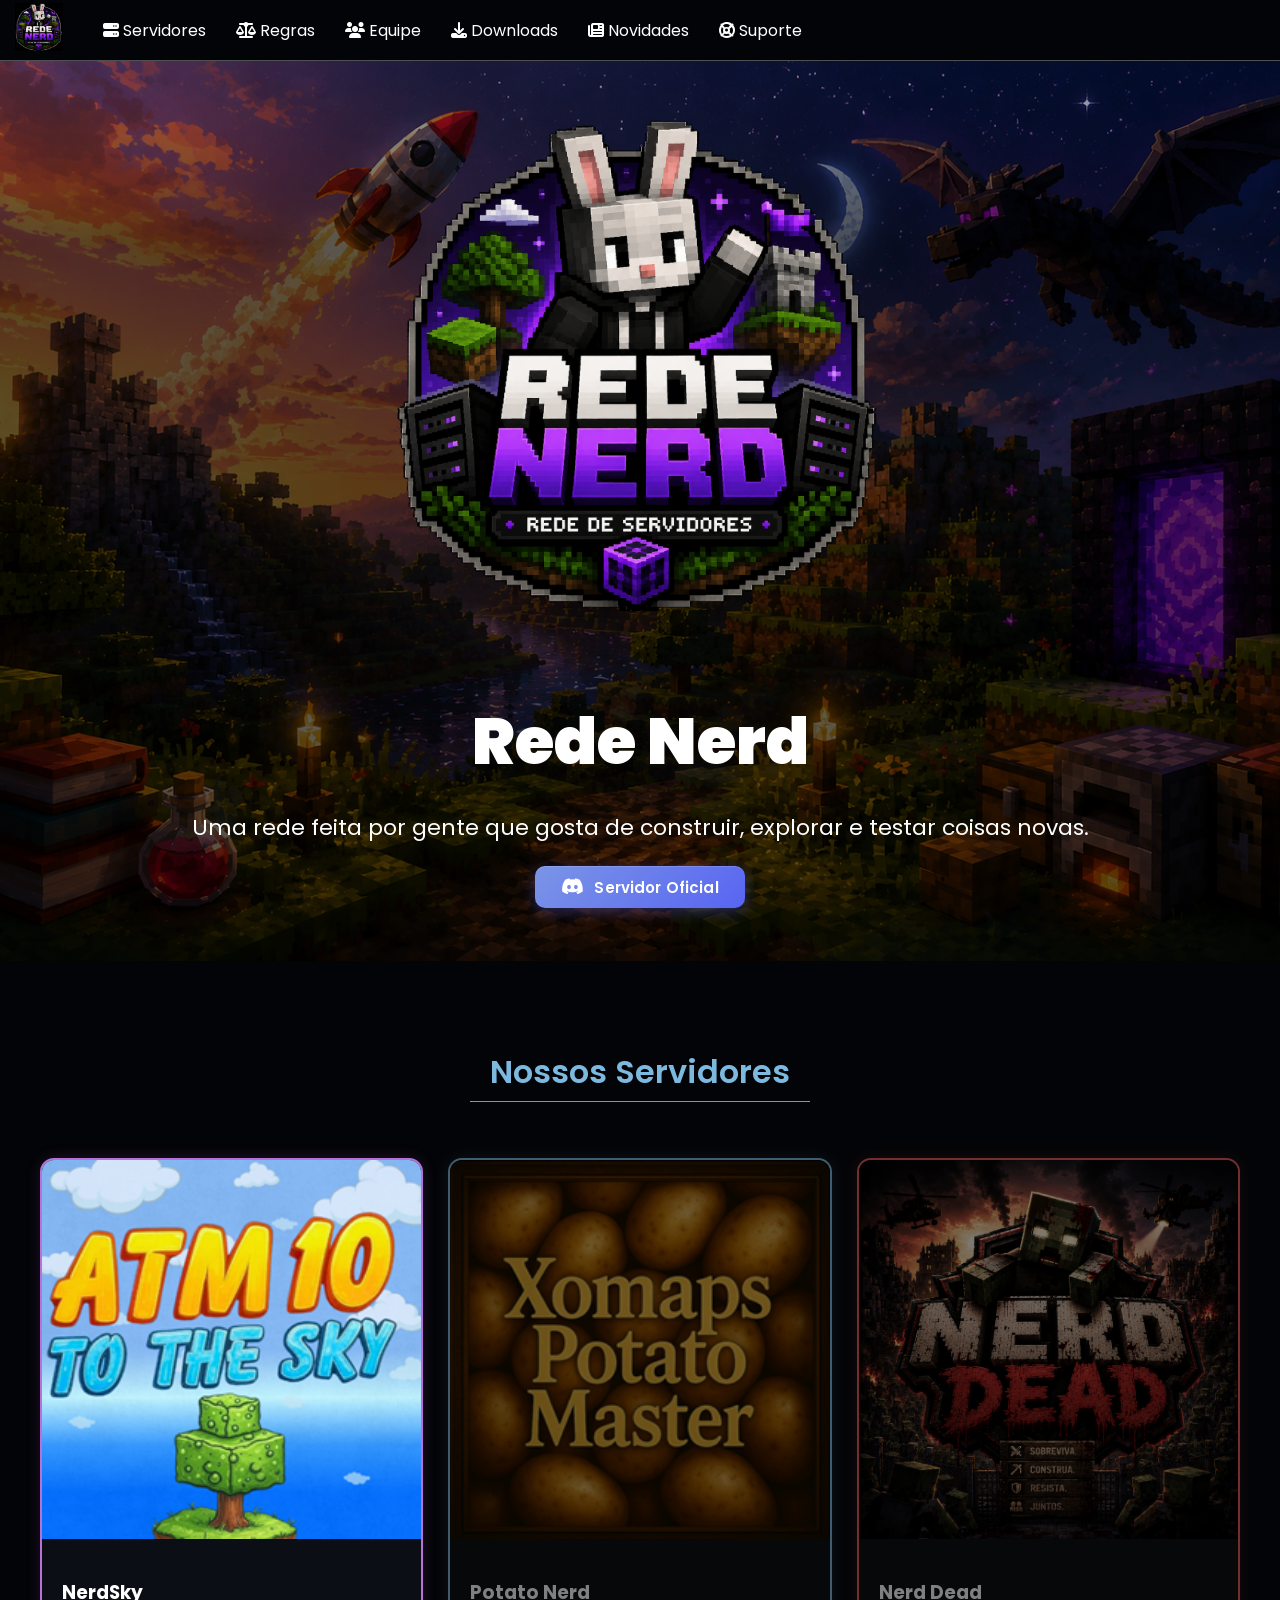
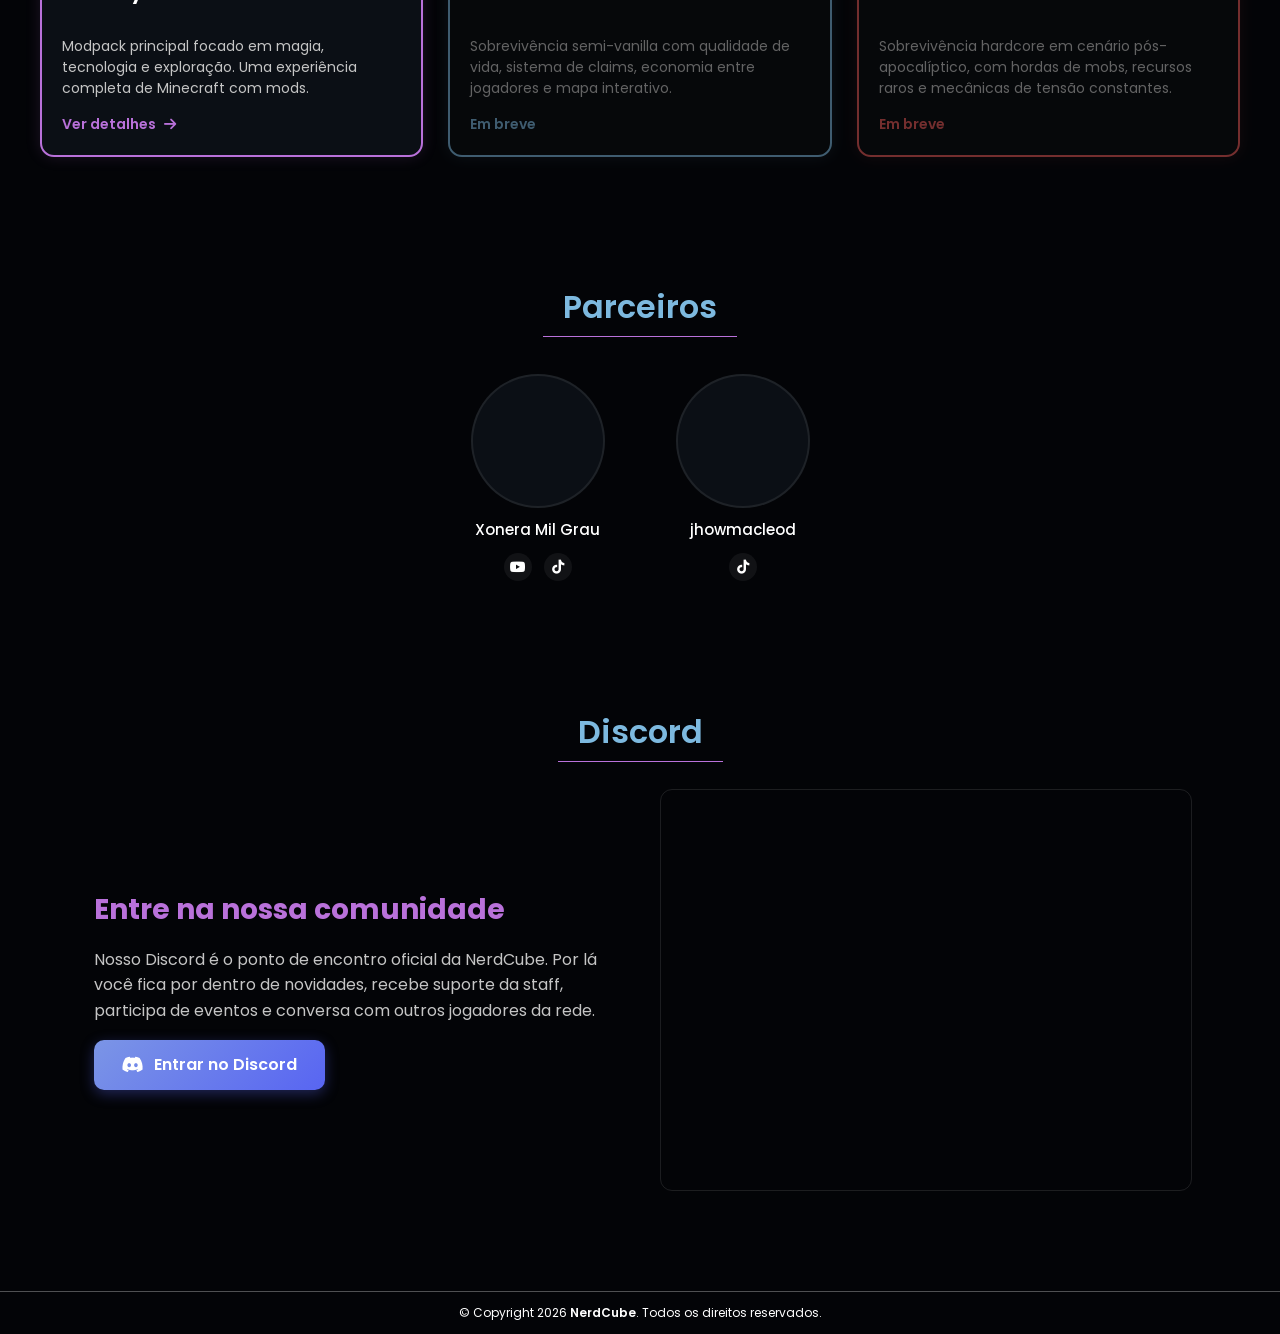
==== index.html @ 9037d892 "1.0.5" ====
<!DOCTYPE html>
<html lang="pt-BR">
<head>
    <meta charset="UTF-8">
    <meta name="viewport" content="width=device-width, initial-scale=1.0">
    <title>NerdCube — Rede de servidores de Minecraft</title>
    <meta name="description" content="Rede de servidores de Minecraft da NerdCube. ATM 11 TTS, Xomaps e Nerd Dead — modpacks próprios, comunidade no Discord.">
    <link rel="icon" type="image/x-icon" href="assets/images/logo.webp">
    <link rel="stylesheet" href="common/common.css">
    <link rel="stylesheet" href="index.css">
    <link rel="stylesheet" href="common/footer.css">
    <link rel="stylesheet" href="common/navbar.css">
    <link rel="stylesheet" href="https://cdnjs.cloudflare.com/ajax/libs/font-awesome/6.7.2/css/all.min.css">
</head>
<body>
    <nav>
        <a href="index.html"><img id="navbar-img" src="assets/images/logo.webp" alt="NerdCube"></a>
        <ul id="navbar">
            <li><a href="#servers-section"><i class="fa-solid fa-server"></i> Servidores</a></li>
            <li><a href="regras/regras.html"><i class="fa-solid fa-scale-balanced"></i> Regras</a></li>
            <li><a href="equipe/equipe.html"><i class="fa-solid fa-users"></i> Equipe</a></li>
            <li><a href="download/download.html"><i class="fa-solid fa-download"></i> Downloads</a></li>
            <li><a href="novidades/novidades.html"><i class="fa-solid fa-newspaper"></i> Novidades</a></li>
            <li><a href="informacoes/suporte.html"><i class="fa-solid fa-life-ring"></i> Suporte</a></li>
        </ul>
        <button id="navbar-toggle" type="button" aria-label="Abrir menu" aria-expanded="false" aria-controls="navbar">
            <i class="fa-solid fa-bars" aria-hidden="true"></i>
        </button>
    </nav>

    <div id="page-wrapper">

        <!-- HERO (reaproveita estilos do common.css) -->
        <header id="big-header-div">
            <img id="img-fundo" src="assets/images/fundo.png" alt="">
            <div id="big-header-img-content">
                <img id="img-titulo" src="assets/images/tituloprincipal.png" alt="NerdCube">
                <div id="big-header-text">
                    <h1>Rede Nerd</h1>
                    <p>Uma rede feita por gente que gosta de construir, explorar
                    e testar coisas novas.</p>
                    <div id="big-header-buttons">
                        <a href="https://https://discord.gg/tMSTHK4AkA"><button class="discord">
                            <i class="fa-brands fa-discord"></i>
                            Servidor Oficial
                        </button></a>
                    </div>
                </div>
            </div>
        </header>
        <main class="page">
            <!-- Grid: Servidores -->
            <section id="servers-section">
                <div class="centered-content">
                    <h2 class="subtitle">Nossos Servidores</h2>
                    <p style="max-width: 640px; color: #c5c5c5; margin: 0;">
                    </p>
                </div>

                <div class="servers-grid">
                    <!-- Card 1 - NerdSky -->
                    <a href="servidores/nerdsky.html#server-detail" class="server-card server-card-1">
                        <div class="server-card-banner banner-1">
                            <img src="assets/images/allthemods10.png" alt="ATM 10 TTS">
                        </div>
                        <div class="server-card-content">
                            <h3>NerdSky</h3>
                            <p>Modpack principal focado em magia, tecnologia e exploração.
                               Uma experiência completa de Minecraft com mods.</p>
                            <span class="server-card-link">
                                Ver detalhes <i class="fa-solid fa-arrow-right"></i>
                            </span>
                        </div>
                    </a>

                    <!-- Card 2 - Xomaps Server -->
                    <a href="#servers-section" class="server-card server-card-2" style="filter:brightness(0.50)">
                        <div class="server-card-banner banner-2">
                            <img src="assets/images/xomaps.png" alt="Xomaps Server">
                        </div>
                        <div class="server-card-content">
                            <h3>Potato Nerd</h3>
                            <p>Sobrevivência semi-vanilla com qualidade de vida, sistema de claims,
                               economia entre jogadores e mapa interativo.</p>
                            <span class="server-card-link">
                                Em breve
                            </span>
                        </div>
                    </a>

                                        <!-- Card 3 - Nerd Dead -->
                    <a href="#servers-section" class="server-card server-card-3" style="filter:brightness(0.50)">
                        <div class="server-card-banner banner-3">
                            <img src="assets/images/nerddead.webp" alt="Nerd Dead">
                        </div>
                        <div class="server-card-content">
                            <h3>Nerd Dead</h3>
                            <p>Sobrevivência hardcore em cenário pós-apocalíptico, com hordas
                               de mobs, recursos raros e mecânicas de tensão constantes.</p>
                            <span class="server-card-link">
                                Em breve</i>
                            </span>
                        </div>
                    </a>
                </div>
            </section>

            <!-- Parceiros -->
            <section id="parceiros-section">
                <div class="centered-content">
                    <h2 class="subtitle">Parceiros</h2>
                </div>

                <div class="parceiros-grid">
                    <!-- Parceiro 1 (placeholder) -->
                    <div class="parceiro">
                        <div class="parceiro-avatar">
                            <!-- Substitua pelo src da imagem do parceiro -->
                            <img src="https://p16-common-sign.tiktokcdn.com/tos-maliva-avt-0068/e83a75ef25982e58bb6c85199b1e3148~tplv-tiktokx-cropcenter:1080:1080.jpeg?dr=14579&refresh_token=acd3f8bd&x-expires=1785535200&x-signature=M3hAMXcxO1eJiDyjXnYTyYoRFak%3D&t=4d5b0474&ps=13740610&shp=a5d48078&shcp=81f88b70&idc=my" alt="Xonera Mil Grau" onerror="this.style.display='none'">
                        </div>
                        <p class="parceiro-nome">Xonera Mil Grau</p>
                        <div class="parceiro-social">
                            <a href="https://www.tiktok.com/@xoneramilgrau" aria-label="YouTube" class="parceiro-social-link yt"><i class="fa-brands fa-youtube"></i></a>
                            <a href="https://www.youtube.com/@XoneraMilGrau" aria-label="TikTok" class="parceiro-social-link tiktok"><i class="fa-brands fa-tiktok"></i></a>
                        </div>
                    </div>
                    <div class="parceiro">
                        <div class="parceiro-avatar">
                            <!-- Substitua pelo src da imagem do parceiro -->
                            <img src="https://p16-common-sign.tiktokcdn.com/tos-alisg-avt-0068/ac5f7b38522bf329386b19e2ecf38bac~tplv-tiktokx-cropcenter:1080:1080.jpeg?dr=14579&refresh_token=c4f0a252&x-expires=1785535200&x-signature=2a2EeEc9Ba3SDZLPqDf75HA3YWc%3D&t=4d5b0474&ps=13740610&shp=a5d48078&shcp=81f88b70&idc=my" alt="jhowmacleod" onerror="this.style.display='none'">
                        </div>
                        <p class="parceiro-nome">jhowmacleod</p>
                        <div class="parceiro-social">
                            <a href="https://www.youtube.com/@jhowmacleod" aria-label="TikTok" class="parceiro-social-link tiktok"><i class="fa-brands fa-tiktok"></i></a>
                        </div>
                    </div>
                </div>
            </section>

            <!-- Seção Discord -->
            <section id="discord-section">
                <div class="centered-content">
                    <h2 class="subtitle">Discord</h2>
                </div>

                <div class="discord-grid">
                    <!-- Coluna esquerda: texto + botão -->
                    <div class="discord-text">
                        <h3>Entre na nossa comunidade</h3>
                        <p>Nosso Discord é o ponto de encontro oficial da NerdCube. Por lá você fica por dentro de novidades, recebe suporte da staff, participa de eventos e conversa com outros jogadores da rede.</p>
                        <a href="https://discord.gg/tMSTHK4AkA" target="_blank" rel="noopener" class="discord-cta">
                            <i class="fa-brands fa-discord"></i> Entrar no Discord
                        </a>
                    </div>

                    <!-- Coluna direita: widget do Discord -->
                    <div class="discord-widget">
                        <iframe
                            src="https://discord.com/widget?id=1514603566755610705&theme=dark"
                            width="600"
                            height="400"
                            allowtransparency="true"
                            frameborder="0"
                            sandbox="allow-popups allow-popups-to-escape-sandbox allow-same-origin allow-scripts">
                        </iframe>
                    </div>
                </div>
            </section>

        </main>
    </div>

    <div id="footer">
        <p class="footer-text">© Copyright 2026 <span class="bold">NerdCube</span>. Todos os direitos reservados.</p>
    </div>
    <script src="common/navbar.js"></script>
</body>
</html>
---- common/common.css ----
@import url('https://fonts.googleapis.com/css2?family=Poppins:ital,wght@0,100;0,200;0,300;0,400;0,500;0,600;0,700;0,800;0,900;1,100;1,200;1,300;1,400;1,500;1,600;1,700;1,800;1,900&display=swap');

:root {
    --border-color-2: #B971DA;
    --border-color-1: #7DB9DF;
}

body {
    font-family: Poppins;
    background-color: #030407;
    color: white;
    width: 100%;
    margin: 0px;
}

/* Container padrão — Mobile-first
   Margem lateral mínima no mobile (não espreme o conteúdo em telas pequenas)
   e centralizada com max-width no desktop. */
#container {
    margin: 1.25rem 0.5rem 2rem 0.5rem;
    max-width: 100%;
    box-sizing: border-box;
}

@media (min-width: 600px) {
    #container {
        margin: 1.5rem 1rem 2.25rem 1rem;
    }
}

@media (min-width: 1024px) {
    #container {
        margin: 2.5rem auto 3rem auto;
        max-width: 1200px;
    }
}

#page-wrapper {
    overflow-x: hidden;
}

#big-header-div {
    max-width: 100dvw;
    height: 700px;
    display: grid;
    grid-template-areas: "stack";
    overflow: hidden;
    justify-content: center;
    position: relative;
}

#img-fundo {
    grid-area: stack;
    z-index: 1;
    width: 100dvw;
    height: 100%;
    object-fit: cover;
    object-position: center center;
    filter: brightness(0.9);
    align-self: stretch;
}

#big-header-div::after {
    content: "";
    grid-area: stack;
    z-index: 2;
    background: linear-gradient(
        to bottom,
        rgba(0, 0, 0, 0.2) 0%,
        rgba(0, 0, 0, 0.6) 20%
    );
    align-self: stretch;
}

#big-header-img-content {
    position: absolute;
    top: 50%;
    left: 50%;
    transform: translate(-50%, -50%);
    z-index: 3;
    display: flex;
    flex-direction: row;
    align-items: center;
    justify-content: center;
    width: calc(100% - 60px);
    gap: 80px;
}

#img-titulo {
    width: 500px;
}

#big-header-text h1 {
    margin: 0px;
    font-weight:900;
    font-size: 64px;
}

#big-header-text p {
    font-size: 22px;
}

button {
    font-size: 15px;
    font-weight: 600;
    color: white;
    font-family: poppins;
    padding: 12px 26px;
    border: none;
    border-radius: 10px;
    cursor: pointer;
    transition: transform 0.2s ease, box-shadow 0.2s ease, filter 0.2s ease, background-color 0.2s ease;
    width: fit-content;
    display: inline-flex;
    align-items: center;
    justify-content: center;
    gap: 10px;
    line-height: 1;
    letter-spacing: 0.01em;
}


/* Botão Discord — gradiente + sombra colorida + ícone animado */
.discord {
    background: linear-gradient(135deg, #7B95E6 0%, #5865F2 100%);
    box-shadow:
        0 4px 14px rgba(88, 101, 242, 0.35),
        inset 0 1px 0 rgba(255, 255, 255, 0.15);
}

.discord:hover {
    box-shadow:
        0 8px 22px rgba(88, 101, 242, 0.55),
        inset 0 1px 0 rgba(255, 255, 255, 0.2);
}

.discord i {
    font-size: 18px;
    transition: transform 0.3s ease;
}

.ip {
    color: rgb(46, 46, 46);
}

.fa-brands {
    color: white;
}

.split {
    width: 100%;
    height: 1px;
    width: 200px;
    background: var(--border-color-1);
}

.split-div{
    display: flex;
    align-items: center;
    justify-content: center;
    margin-top: 20px;
}

.bold {
    font-weight: 600;
}

a {
    text-decoration: none;
    color: white;
}

#left-content {
    width: 50%;
    display:flex;
    flex-direction: column;
}

#right-content {
    width: 50%;
    display:flex;
    flex-direction: column;
}

.centered-content {
    display: flex;
    text-align: center;
    flex-direction: column;
    align-items: center;
    justify-content: center;
    gap: 20px;
}

.subtitle {
    font-size: 32px;
    font-weight: 600;
    color: var(--border-color-1);
    border-bottom: 1px solid var(--border-color-2);
    padding: 0px 20px 5px 20px;
}

.subtitle::after {
    width: 150px;
}


.inline {
    display: flex;
    flex-direction: row;
    gap: 20px;
    align-items: center;
    text-align: center;
}

.inline .number {
    left: 0px;
}

.inline .inline-text {
    justify-content: center;
    align-items: center;
}

.clicable {
    color: var(--border-color-1);
    cursor: pointer;
}

@media (max-width:1450px) {
    #big-header-img-content{
        display: flex;
        flex-direction: column;
        align-items: center;
        justify-content: center;
    }
    #big-header-text {
        text-align: center;
        gap:20px;
    }
    #big-header-div {
        height: 900px;
    }
}

@media (max-width: 700px) {
    /* Esconde o título grande (logo NerdCube) no mobile em todas as páginas
       EXCETO no index.html (que usa <main class="page">) */
    body:has(main#container) #img-titulo,
    body:has(main#suporte-container) #img-titulo,
    body:has(main#novidade-container) #img-titulo {
        display: none;
    }

    /* Reduz a altura do hero no mobile nas páginas secundárias */
    body:has(main#container) #big-header-div,
    body:has(main#suporte-container) #big-header-div,
    body:has(main#novidade-container) #big-header-div {
        height: 500px;
    }

    /* index.html tem um hero um pouco maior no mobile */
    body:has(main.page) #big-header-div {
        height: 600px;
    }

    #img-titulo {
        max-width: 400px;
    }
}
---- index.css ----
:root {
    --border-color-2: #B971DA;
    --border-color-1: #7DB9DF;
    --bg: #030407;
    --surface: #0b0f15;
    --text: #ffffff;
    --text-muted: #a0a0a0;
    --border-subtle: rgba(255, 255, 255, 0.08);
}

/* =========================
   Landing — Mobile-first
   Minimalista
   ========================= */

.page,
.section,
.redirect-card {
    box-sizing: border-box;
}

/* ----- Página ----- */

.page {
    width: 100%;
    max-width: 1240px;
    margin: 0 auto;
    padding: 30px 20px 60px 20px;
    display: flex;
    flex-direction: column;
    gap: 50px;
}

/* ----- Seções genéricas ----- */

.section {
    display: flex;
    flex-direction: column;
    align-items: center;
    text-align: center;
    gap: 18px;
}

.section-title {
    margin: 0;
    font-size: 26px;
    font-weight: 700;
    color: var(--border-color-1);
    position: relative;
    padding: 0 0 8px 0;
}

.section-title::after {
    content: "";
    position: absolute;
    bottom: 0;
    left: 50%;
    transform: translateX(-50%);
    width: 40px;
    height: 2px;
    background-color: var(--border-color-2);
    border-radius: 2px;
}

.section-lead {
    margin: 0;
    color: var(--text-muted);
    font-size: 15px;
    line-height: 1.6;
    max-width: 560px;
}


/* ============================================
   Tablet (≥ 600px)
   ============================================ */
@media (min-width: 600px) {
    .page {
        max-width: 1264px;
        padding: 40px 32px 80px 32px;
        gap: 70px;
    }

    .section-title {
        font-size: 30px;
    }

    .redirect-card {
        padding: 24px;
    }

    .redirect-icon {
        width: 56px;
        height: 56px;
        font-size: 22px;
    }

    .redirect-title {
        font-size: 18px;
    }
}

/* ============================================
   Desktop (≥ 1024px)
   ============================================ */
@media (min-width: 1024px) {
    .page {
        max-width: 1280px;
        padding: 60px 40px 100px 40px;
        gap: 90px;
    }

    .section-title {
        font-size: 34px;
    }
}

/* =========================================
   Grid de servidores (cards na landing)
   ========================================= */
.servers-grid {
    display: grid;
    grid-template-columns: repeat(3, 1fr);
    gap: 25px;
    width: 100%;
    max-width: 1200px;
    padding: 10px 0;
    align-self: stretch;
}

.server-card {
    display: flex;
    flex-direction: column;
    text-decoration: none;
    color: white;
    background-color: #0b0f15;
    border-radius: 14px;
    overflow: hidden;
    border: 2px solid transparent;
    transition: transform 0.3s ease, box-shadow 0.3s ease, border-color 0.3s ease;
    cursor: pointer;
    position: relative;
}

.server-card-1 {
    border-color: #B971DA;
    box-shadow: 0 0 15px rgba(185, 113, 218, 0.15);
}
.server-card-1:hover {
    box-shadow: 0 12px 30px rgba(185, 113, 218, 0.45);
    border-color: #D89BF0;
}
.server-card-1 .server-card-link { color: #B971DA; }
.server-card-1 .banner-1 { background: linear-gradient(135deg, #5b1f8a 0%, #B971DA 100%); }

.server-card-2 {
    border-color: #7DB9DF;
    box-shadow: 0 0 15px rgba(125, 185, 223, 0.15);
}
.server-card-2:hover {
    box-shadow: 0 12px 30px rgba(125, 185, 223, 0.45);
    border-color: #A6D4F0;
}
.server-card-2 .server-card-link { color: #7DB9DF; }
.server-card-2 .banner-2 { background: linear-gradient(135deg, #1f4f7a 0%, #7DB9DF 100%); }

.server-card-3 {
    border-color: #E85D5D;
    box-shadow: 0 0 15px rgba(232, 93, 93, 0.15);
}
.server-card-3:hover {
    box-shadow: 0 12px 30px rgba(232, 93, 93, 0.45);
    border-color: #F08080;
}
.server-card-3 .server-card-link { color: #E85D5D; }
.server-card-3 .banner-3 { background: linear-gradient(135deg, #7a1f1f 0%, #E85D5D 100%); }

.server-card-banner img {
    width: 100%;
    height: 100%;
    object-fit: cover;
    display: block;
    transition: transform 0.4s ease;
}

.server-card-content {
    padding: 20px;
    display: flex;
    flex-direction: column;
    gap: 10px;
    flex: 1;
}
.server-card-content p {
    margin: 0;
    color: #c5c5c5;
    font-size: 14px;
    flex: 1;
    text-align: left;
}

.server-card-link {
    display: inline-flex;
    align-items: center;
    gap: 8px;
    margin-top: 5px;
    font-weight: 600;
    font-size: 14px;
    transition: gap 0.3s ease;
}

.server-card:hover .server-card-link {
    gap: 14px;
}

/* ----- Responsivo ----- */
@media (max-width: 900px) {
    .servers-grid {
        grid-template-columns: 1fr;
        max-width: 360px;
        width: 100%;
        margin: 0 auto;
    }

    .server-card-banner {
        aspect-ratio: 16 / 9;
    }

    .server-card-content {
        padding: 14px;
        gap: 8px;
    }

    .server-card-content h3 {
        font-size: 18px;
    }

    .server-card-content p {
        font-size: 13px;
    }
}

@media (min-width: 901px) and (max-width: 1200px) {
    .servers-grid {
        grid-template-columns: repeat(2, 1fr);
    }
}

/* =========================================
   Seção Parceiros (index.html)
   - Auto-adaptativa: 1, 2, 3, 4+ parceiros
     ficam sempre centralizados
   - Usa flex-wrap para que o grid se ajuste
     à quantidade real de itens
   ========================================= */
.parceiros-grid {
    display: flex;
    flex-wrap: wrap;
    justify-content: center;
    align-items: flex-start;
    gap: 30px 28px;
    width: 100%;
    max-width: 100%;
    padding: 10px 0;
    margin: 0 auto;
}

.parceiro {
    display: flex;
    flex-direction: column;
    align-items: center;
    gap: 12px;
    text-align: center;
    width: 150px;
    flex: 0 0 auto;
}

.parceiro-avatar {
    width: 110px;
    height: 110px;
    border-radius: 50%;
    overflow: hidden;
    background-color: var(--surface);
    border: 2px solid var(--border-subtle);
    display: flex;
    align-items: center;
    justify-content: center;
    position: relative;
    transition: border-color 0.2s ease, transform 0.2s ease, box-shadow 0.2s ease;
}

.parceiro-avatar:hover {
    border-color: var(--border-color-1);
    transform: translateY(-3px);
    box-shadow: 0 8px 20px rgba(125, 185, 223, 0.25);
}

.parceiro-avatar img {
    width: 100%;
    height: 100%;
    object-fit: cover;
    display: block;
}

/* Fallback (ícone) — aparece quando a imagem não carrega */
.parceiro-avatar-fallback {
    position: absolute;
    inset: 0;
    display: flex;
    align-items: center;
    justify-content: center;
    color: var(--text-muted);
    font-size: 38px;
    pointer-events: none;
}

.parceiro-nome {
    margin: 0;
    font-size: 14px;
    font-weight: 500;
    color: var(--text);
    line-height: 1.3;
    max-width: 100%;
    word-wrap: break-word;
}

/* Ícones sociais (YT + TikTok) centralizados abaixo do nome */
.parceiro-social {
    display: flex;
    flex-direction: row;
    justify-content: center;
    align-items: center;
    gap: 12px;
    margin-top: 2px;
}

.parceiro-social-link {
    display: inline-flex;
    align-items: center;
    justify-content: center;
    width: 28px;
    height: 28px;
    border-radius: 50%;
    background-color: rgba(255, 255, 255, 0.06);
    color: var(--text-muted);
    text-decoration: none;
    font-size: 14px;
    transition: transform 0.2s ease, background-color 0.2s ease, color 0.2s ease;
}

.parceiro-social-link:hover {
    transform: translateY(-2px);
    color: white;
}

.parceiro-social-link.yt:hover {
    background-color: #FF0000;
}

.parceiro-social-link.tiktok:hover {
    background-color: #000000;
    box-shadow: 0 0 0 2px #25F4EE, 0 0 0 2px #FE2C55;
}

/* Tablet (≥ 600px) */
@media (min-width: 600px) {
    .parceiro {
        width: 160px;
    }

    .parceiros-grid {
        gap: 35px 30px;
    }
}

/* Desktop (≥ 1024px) */
@media (min-width: 1024px) {
    .parceiro {
        width: 170px;
    }

    .parceiro-avatar {
        width: 130px;
        height: 130px;
    }

    .parceiro-nome {
        font-size: 15px;
    }

    .parceiros-grid {
        gap: 40px 35px;
    }
}

/* =========================================
   Seção Discord (index.html)
   ========================================= */
.discord-grid {
    display: grid;
    grid-template-columns: 1fr;
    gap: 1.5rem;
    width: 100%;
    max-width: 1100px;
    align-self: stretch;
    margin: 0 auto;
}

.discord-text {
    display: flex;
    flex-direction: column;
    gap: 1rem;
    text-align: center;
    align-items: center;
    padding: 0 0.25rem;
}

.discord-text h3 {
    margin: 0;
    font-size: 1.5rem;
    color: #B971DA;
    font-weight: 700;
}

.discord-text p {
    margin: 0;
    color: #c5c5c5;
    font-size: 0.95rem;
    line-height: 1.6;
}

.discord-cta {
    display: inline-flex;
    align-items: center;
    justify-content: center;
    gap: 0.6rem;
    padding: 0.75rem 1.5rem;
    background: linear-gradient(135deg, #7B95E6 0%, #5865F2 100%);
    color: white;
    text-decoration: none;
    font-weight: 600;
    font-size: 0.95rem;
    border-radius: 10px;
    width: fit-content;
    transition: transform 0.2s ease, box-shadow 0.2s ease, filter 0.2s ease;
    box-shadow: 0 4px 14px rgba(88, 101, 242, 0.35);
    box-sizing: border-box;
}

.discord-cta:hover {
    transform: translateY(-2px);
    filter: brightness(1.1);
    box-shadow: 0 8px 22px rgba(88, 101, 242, 0.55);
}

.discord-cta i {
    font-size: 1.1rem;
}

.discord-widget {
    width: 100%;
    border-radius: 12px;
    overflow: hidden;
    border: 1px solid rgba(255, 255, 255, 0.1);
}

.discord-widget iframe {
    display: block;
    width: 100%;
    border: none;
}

/* Desktop (≥ 900px): 2 colunas */
@media (min-width: 900px) {
    .discord-grid {
        grid-template-columns: 1fr 1fr;
        align-items: center;
        gap: 2.5rem;
    }

    .discord-text {
        text-align: left;
        align-items: flex-start;
    }

    .discord-text h3 {
        font-size: 1.75rem;
    }

    .discord-text p {
        font-size: 1rem;
    }

    .discord-cta {
        padding: 0.8rem 1.75rem;
        font-size: 1rem;
    }
}
---- common/footer.css ----
#footer {
    border-top: 1px solid rgba(255, 255, 255, 0.3);
    display: flex;
    justify-content: center;
    align-items: center;
    font-size:12px;
}
---- common/navbar.css ----
:root {
    --border-color-2: #B971DA;
    --border-color-1: #7DB9DF;
}

nav {
    position: sticky;
    top: 0;
    z-index: 100;
    background-color: #030407;
    display: flex;
    align-items: center;
    flex-direction: row;
    padding: 5px;
    border-bottom: 1px solid rgba(255, 255, 255, 0.3);
    font-weight: 600;
    max-height: 50px;
    margin: 0;            /* zera qualquer espaçamento externo */
    align-self: flex-start; /* evita o flex shrink que pode causar gap no topo */
}

#navbar a {
    color: white;
    text-decoration: none;
    transition: color ease 0.2s;
}

#navbar {
    display: flex;
    flex-direction: row;
    gap: 30px;
}

ul {
    list-style-type: none;
    text-decoration: none;
}

li{
    gap:5px;
    font-weight: 400;
}

nav li:hover, nav li:hover a{
    color: var(--border-color-2) !important;
    cursor: pointer;
}

/* Link ativo (página atual) */
li.active a,
li.active {
    color: var(--border-color-2) !important;
}

li.active a {
    position: relative;
}

li.active a::after {
    content: "";
    position: absolute;
    left: 0;
    right: 0;
    bottom: -6px;
    height: 2px;
    background: var(--border-color-2);
    border-radius: 2px;
}

#navbar-img {
    height: 48px;
    width: 48px;
    cursor:pointer;
    margin-left: 10px;
    transition: 0.2s ease;
}

#navbar-img:hover {
    transform: scale(1.05);
}


/* Desktop: botão hambúrguer escondido */
#navbar-toggle {
    display: none;
    background: transparent;
    border: none;
    color: white;
    font-size: 22px;
    padding: 4px 8px;
    margin-left: auto; 
    cursor: pointer;
    border-radius: 6px;
    transition: color 0.2s ease, background-color 0.2s ease;
}

#navbar-toggle:hover {
    color: var(--border-color-2);
}

#navbar-toggle:focus-visible {
    outline: 2px solid var(--border-color-2);
    outline-offset: 2px;
}

@media (max-width: 768px) {

    /* Mostra o botão e esconde a ul por padrão */
    #navbar-toggle {
        display: inline-flex;
        align-items: center;
        justify-content: center;
    }

        #navbar {
        /* Dropdown: posicionado relativo ao <nav> sticky */
        position: absolute;
        top: 100%;
        margin-top: 0;
        left: 0;
        right: 0;
        flex-direction: column;
        align-items: stretch;
        gap: 0;
        background-color: #030407;
        border-top: none; /* evita dupla borda — a borda inferior do nav já serve */
        border-bottom: 1px solid rgba(255, 255, 255, 0.15);
        padding: 8px 0;
        max-height: 0;
        overflow: hidden;
        opacity: 0;
        pointer-events: none;
        transition: max-height 0.25s ease, opacity 0.2s ease;
    }

    /* Quando o nav está com a classe .navbar-open */
    nav.navbar-open #navbar {
        max-height: calc(100vh - 50px); /* desconta a altura do nav */
        opacity: 1;
        pointer-events: auto;
        overflow-y: auto;
    }

    #navbar li {
        width: 100%;
    }

    #navbar li a {
        display: flex;
        align-items: center;
        gap: 10px;
        padding: 14px 20px;
        border-radius: 0;
    }

    /* Mantém o destaque do link ativo igual ao desktop */
    nav.navbar-open li.active a::after {
        display: none; /* em mobile não precisamos do underline pequeno */
    }

    nav.navbar-open li.active a {
        background-color: rgba(185, 113, 218, 0.08);
    }
}
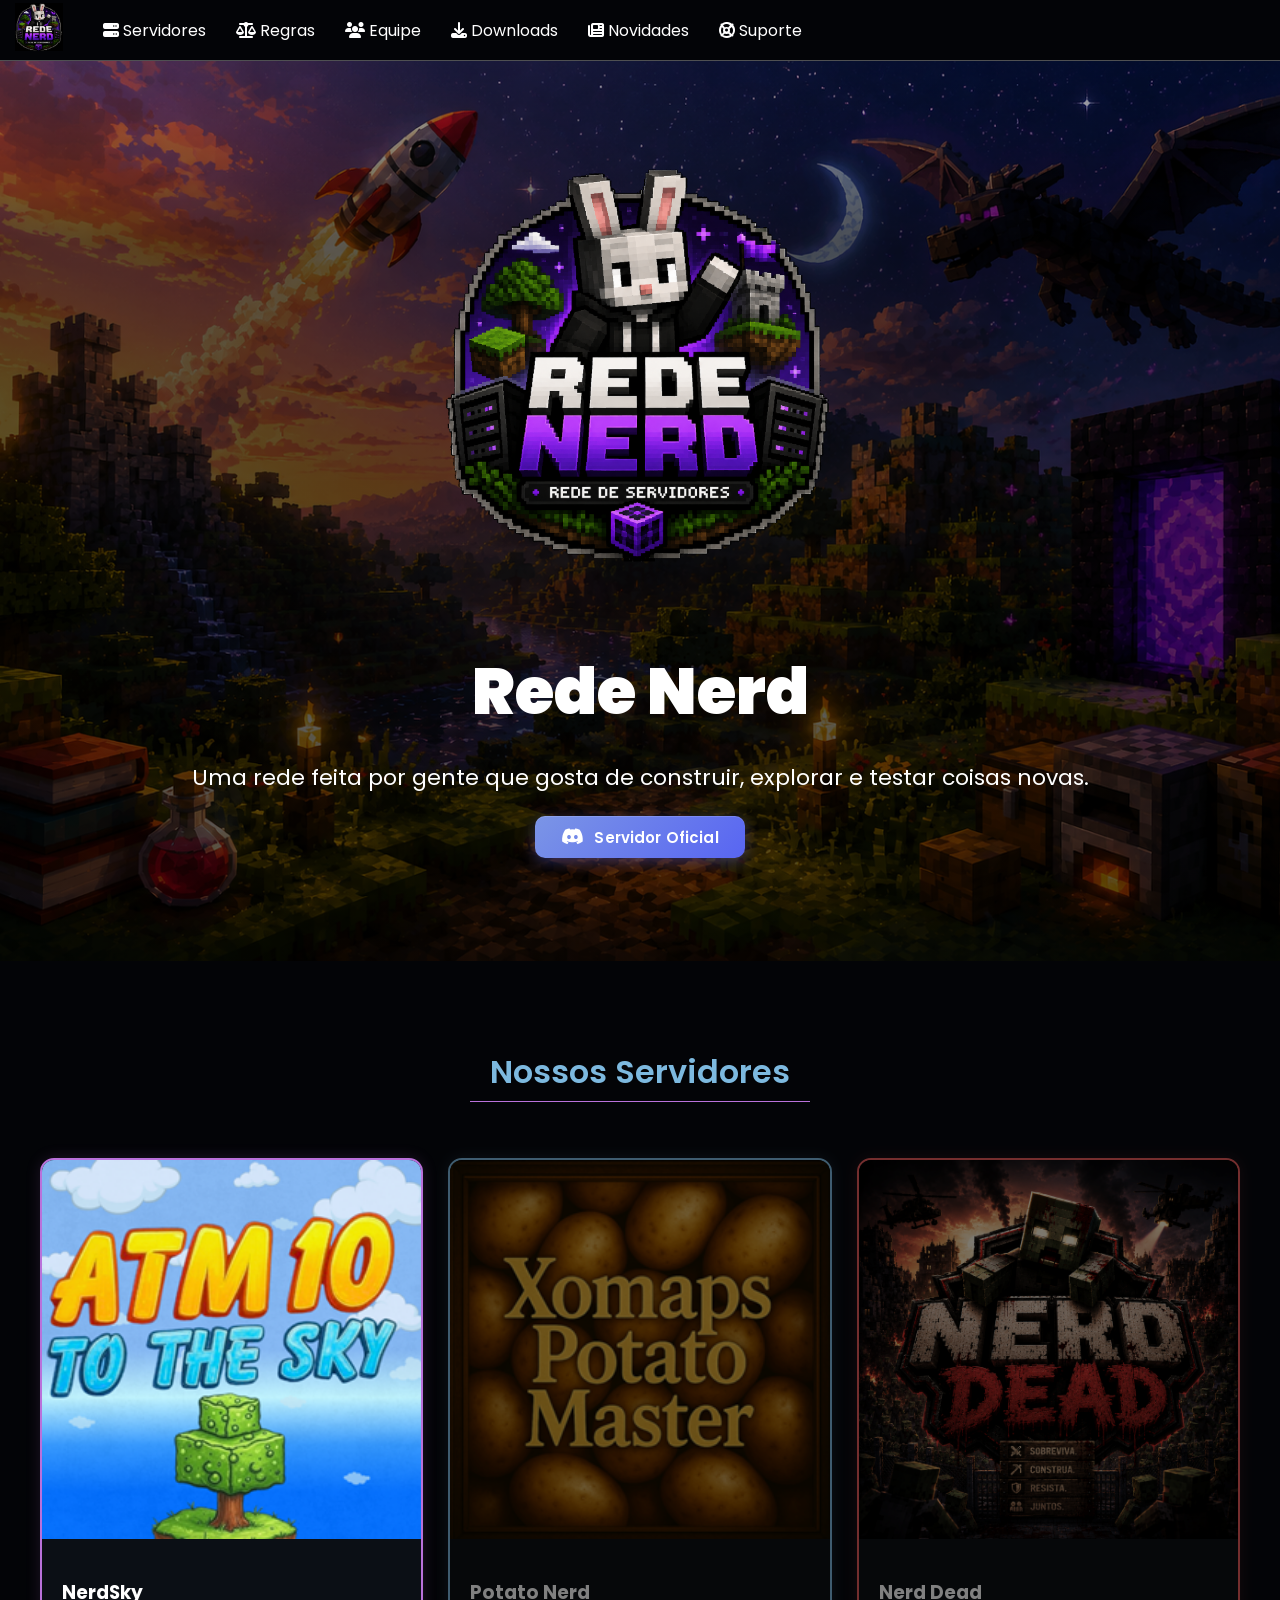
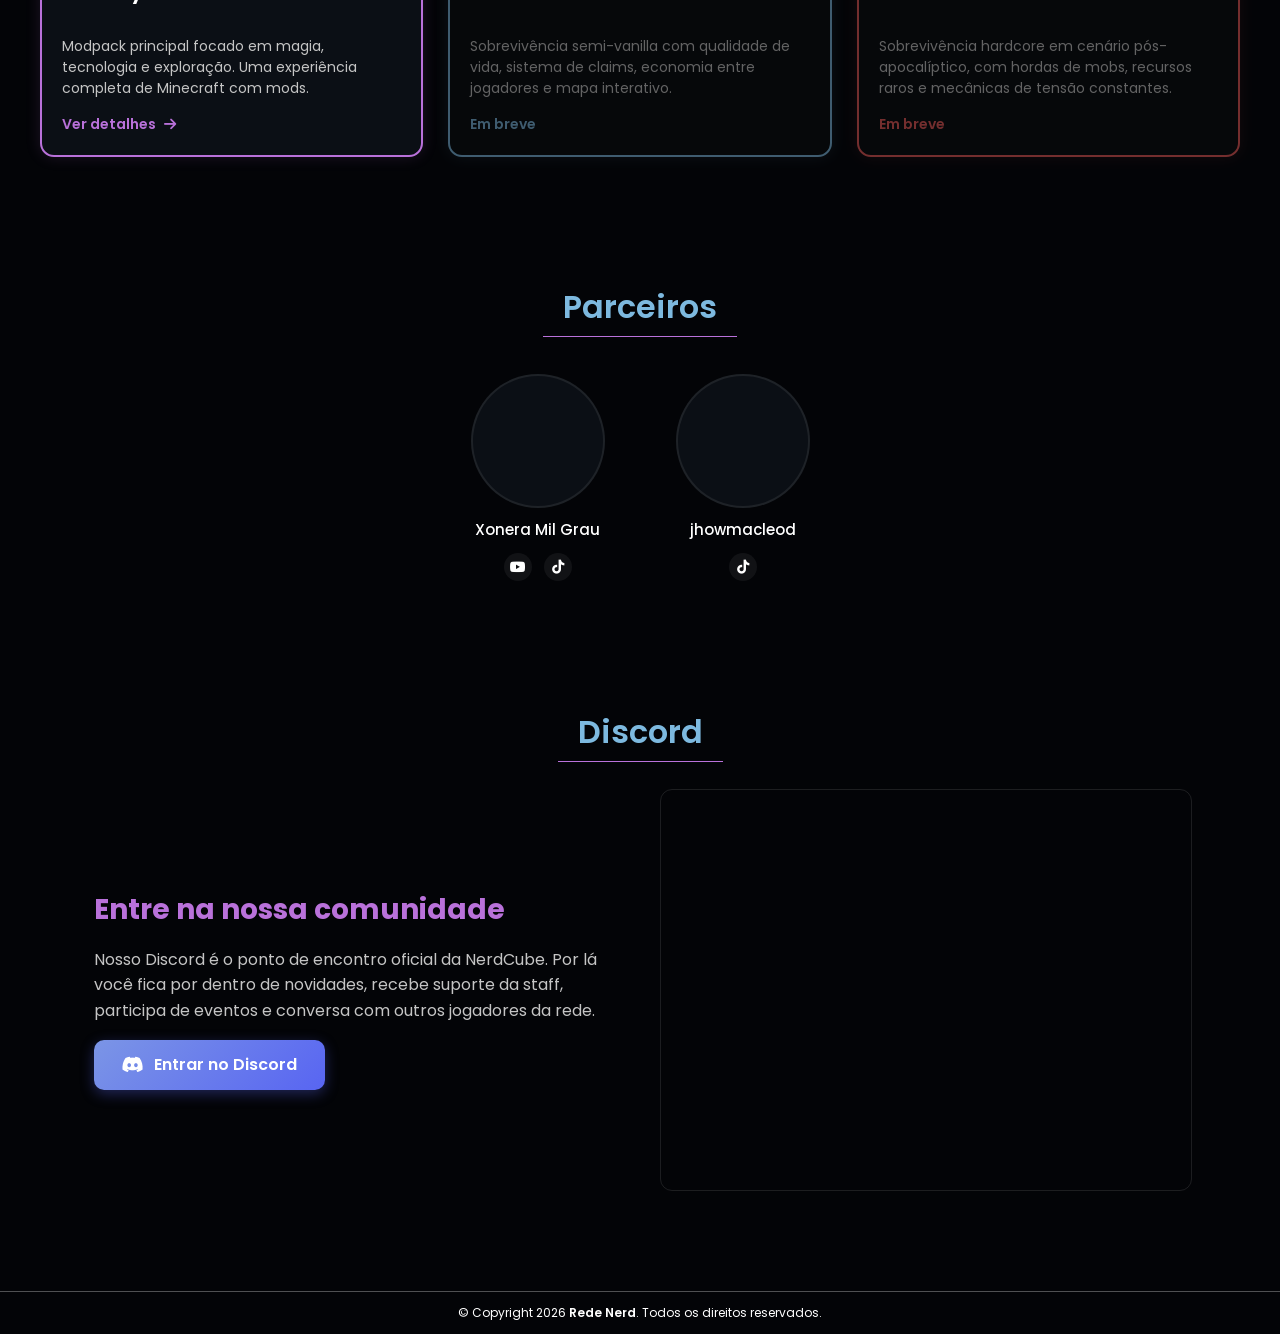
==== commit a7303b17: "names update" ====
--- a/index.html
+++ b/index.html
@@ -171,7 +171,7 @@
     </div>
 
     <div id="footer">
-        <p class="footer-text">© Copyright 2026 <span class="bold">NerdCube</span>. Todos os direitos reservados.</p>
+        <p class="footer-text">© Copyright 2026 <span class="bold">Rede Nerd</span>. Todos os direitos reservados.</p>
     </div>
     <script src="common/navbar.js"></script>
 </body>
--- a/common/common.css
+++ b/common/common.css
@@ -264,7 +264,7 @@
     }
 
     #img-titulo {
-        max-width: 400px;
-    }
-}
-
+        max-width: 150px;
+    }
+}
+
--- a/index.css
+++ b/index.css
@@ -370,6 +370,10 @@
     .parceiros-grid {
         gap: 35px 30px;
     }
+
+    #img-titulo {
+        max-width: 150px;
+    }
 }
 
 /* Desktop (≥ 1024px) */
@@ -389,6 +393,10 @@
 
     .parceiros-grid {
         gap: 40px 35px;
+    }
+
+    #img-titulo {
+        max-width: 400px;
     }
 }
 
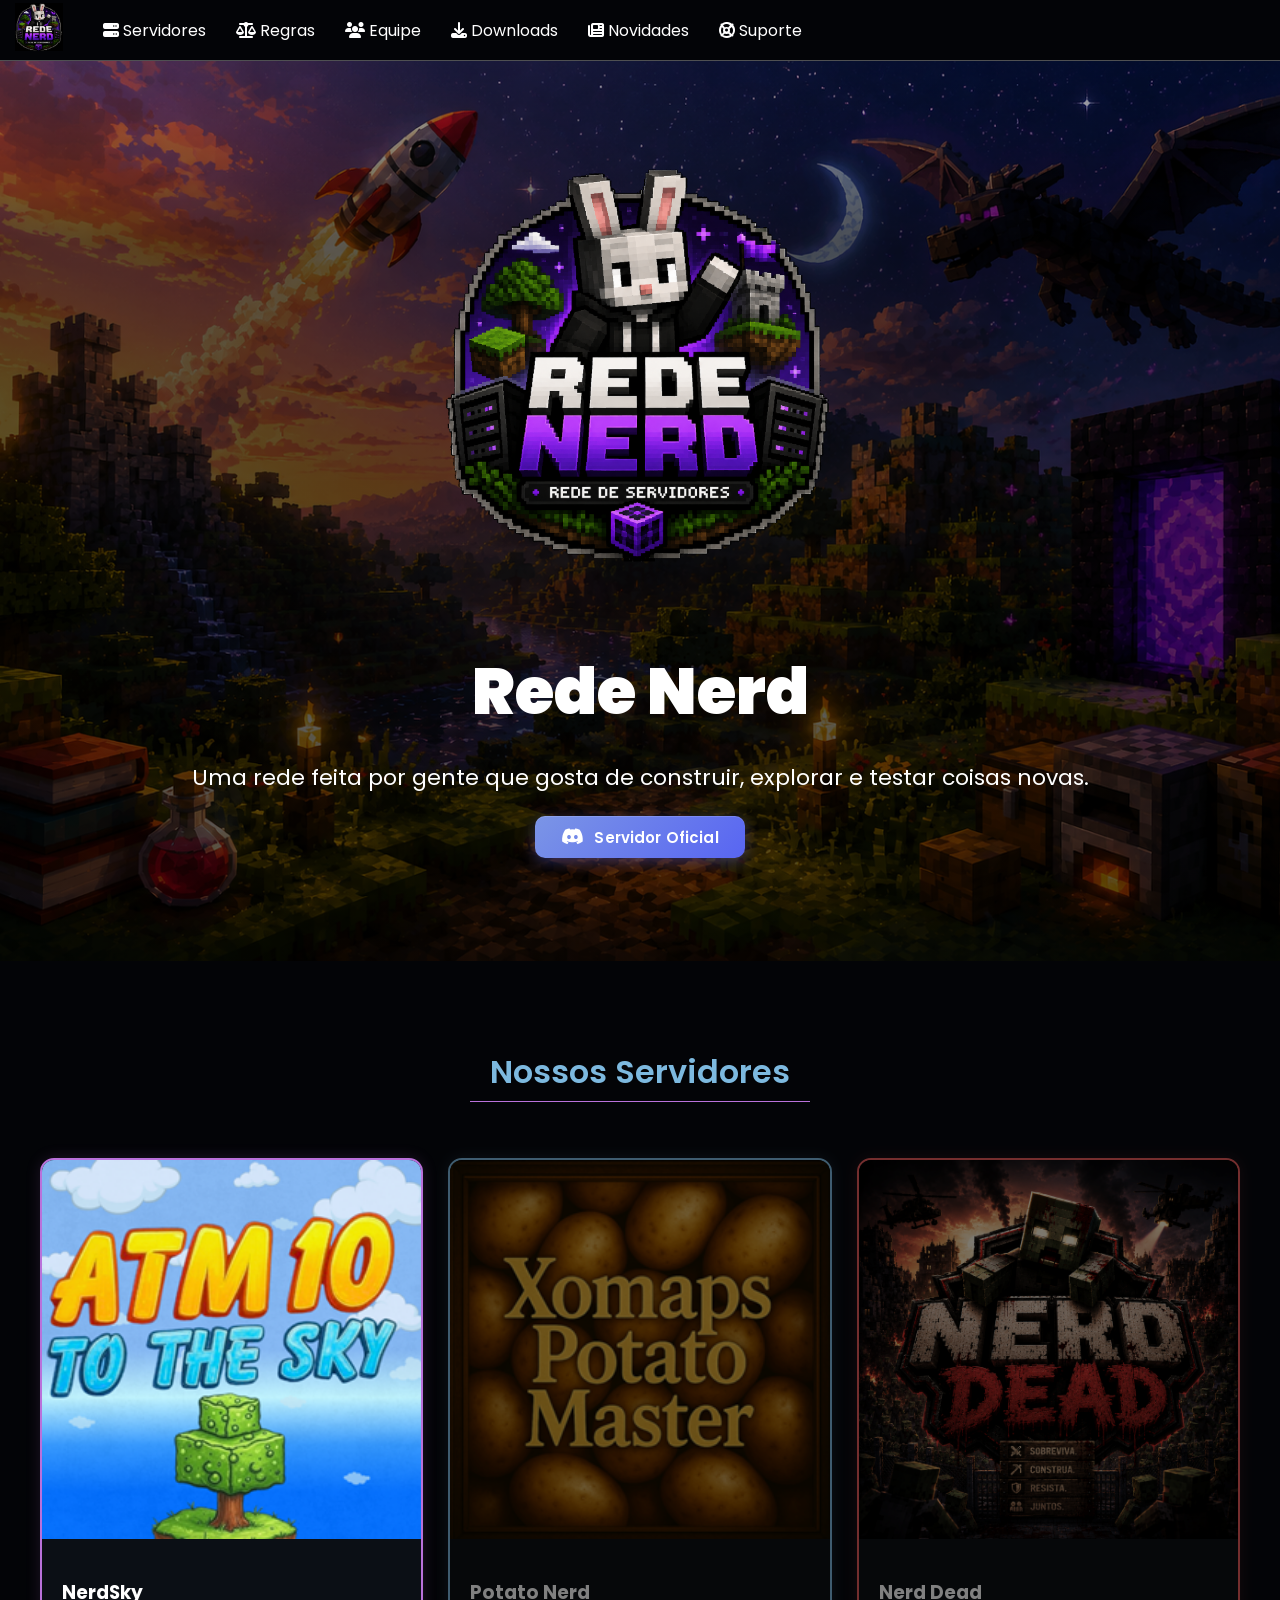
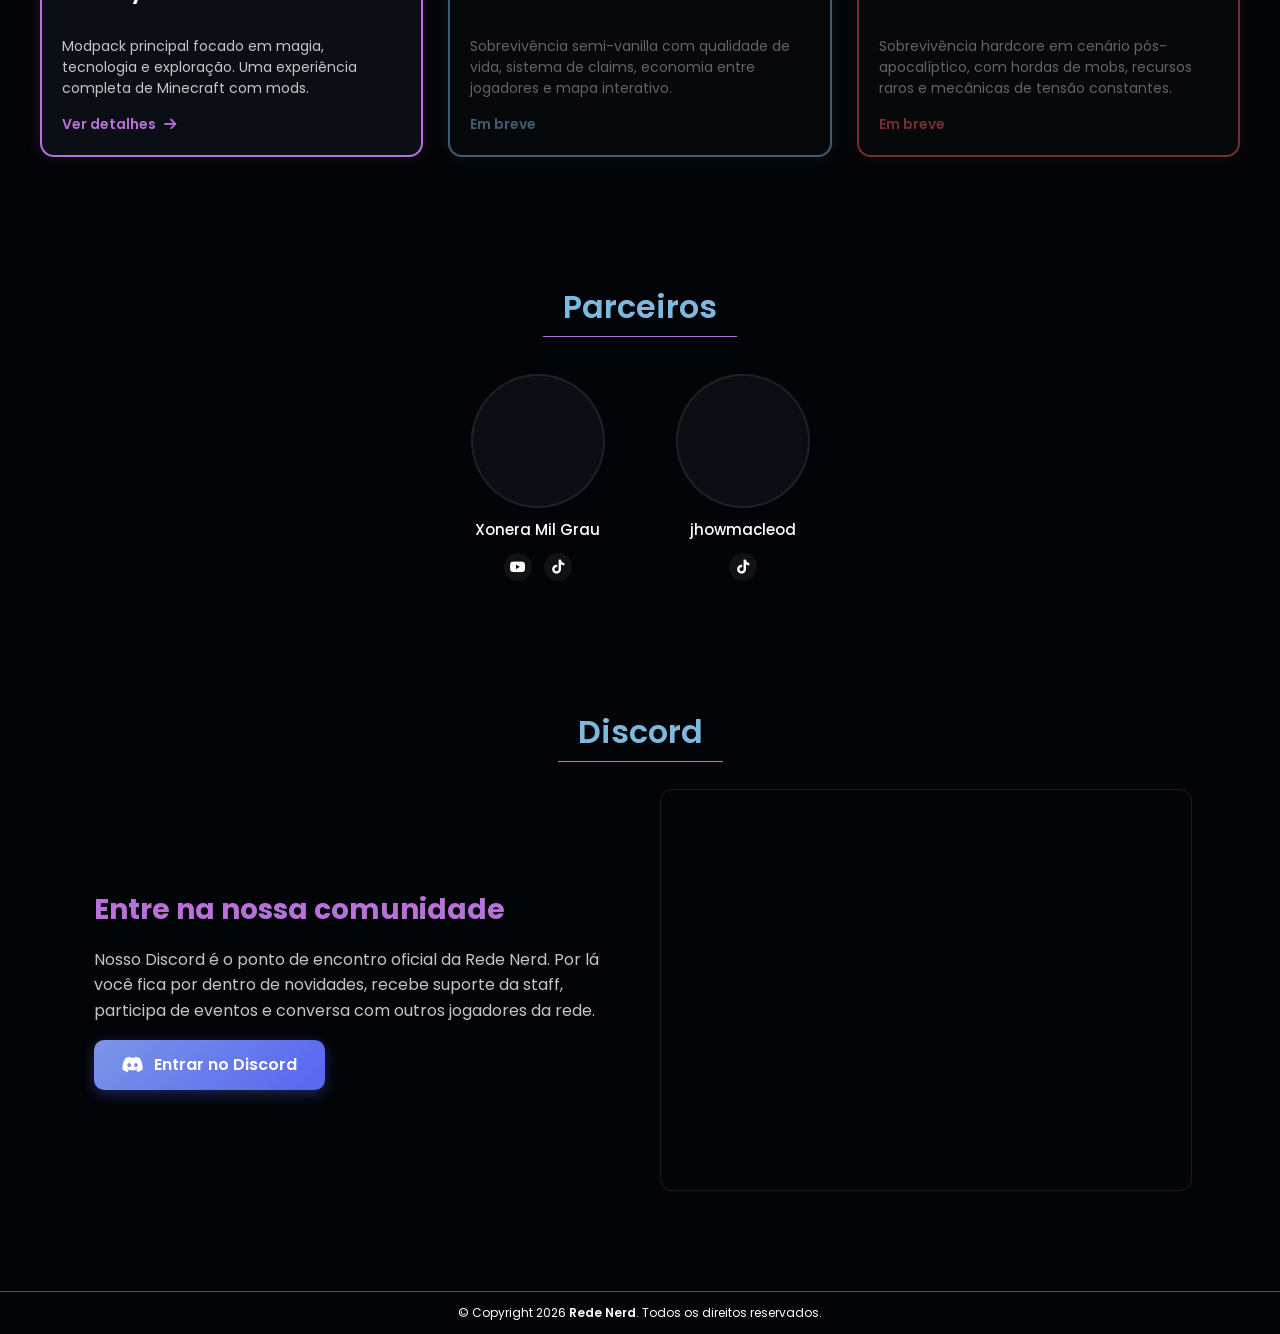
==== commit e8bc38d9: "name update p2 index.html" ====
--- a/index.html
+++ b/index.html
@@ -3,8 +3,8 @@
 <head>
     <meta charset="UTF-8">
     <meta name="viewport" content="width=device-width, initial-scale=1.0">
-    <title>NerdCube — Rede de servidores de Minecraft</title>
-    <meta name="description" content="Rede de servidores de Minecraft da NerdCube. ATM 11 TTS, Xomaps e Nerd Dead — modpacks próprios, comunidade no Discord.">
+    <title>Rede Nerd — Rede de servidores de Minecraft</title>
+    <meta name="description" content="Rede de servidores de Minecraft da Rede Nerd. ATM 11 TTS, Xomaps e Nerd Dead — modpacks próprios, comunidade no Discord.">
     <link rel="icon" type="image/x-icon" href="assets/images/logo.webp">
     <link rel="stylesheet" href="common/common.css">
     <link rel="stylesheet" href="index.css">
@@ -14,7 +14,7 @@
 </head>
 <body>
     <nav>
-        <a href="index.html"><img id="navbar-img" src="assets/images/logo.webp" alt="NerdCube"></a>
+        <a href="index.html"><img id="navbar-img" src="assets/images/logo.webp" alt="Rede Nerd"></a>
         <ul id="navbar">
             <li><a href="#servers-section"><i class="fa-solid fa-server"></i> Servidores</a></li>
             <li><a href="regras/regras.html"><i class="fa-solid fa-scale-balanced"></i> Regras</a></li>
@@ -34,7 +34,7 @@
         <header id="big-header-div">
             <img id="img-fundo" src="assets/images/fundo.png" alt="">
             <div id="big-header-img-content">
-                <img id="img-titulo" src="assets/images/tituloprincipal.png" alt="NerdCube">
+                <img id="img-titulo" src="assets/images/tituloprincipal.png" alt="Rede Nerd">
                 <div id="big-header-text">
                     <h1>Rede Nerd</h1>
                     <p>Uma rede feita por gente que gosta de construir, explorar
@@ -147,7 +147,7 @@
                     <!-- Coluna esquerda: texto + botão -->
                     <div class="discord-text">
                         <h3>Entre na nossa comunidade</h3>
-                        <p>Nosso Discord é o ponto de encontro oficial da NerdCube. Por lá você fica por dentro de novidades, recebe suporte da staff, participa de eventos e conversa com outros jogadores da rede.</p>
+                        <p>Nosso Discord é o ponto de encontro oficial da Rede Nerd. Por lá você fica por dentro de novidades, recebe suporte da staff, participa de eventos e conversa com outros jogadores da rede.</p>
                         <a href="https://discord.gg/tMSTHK4AkA" target="_blank" rel="noopener" class="discord-cta">
                             <i class="fa-brands fa-discord"></i> Entrar no Discord
                         </a>
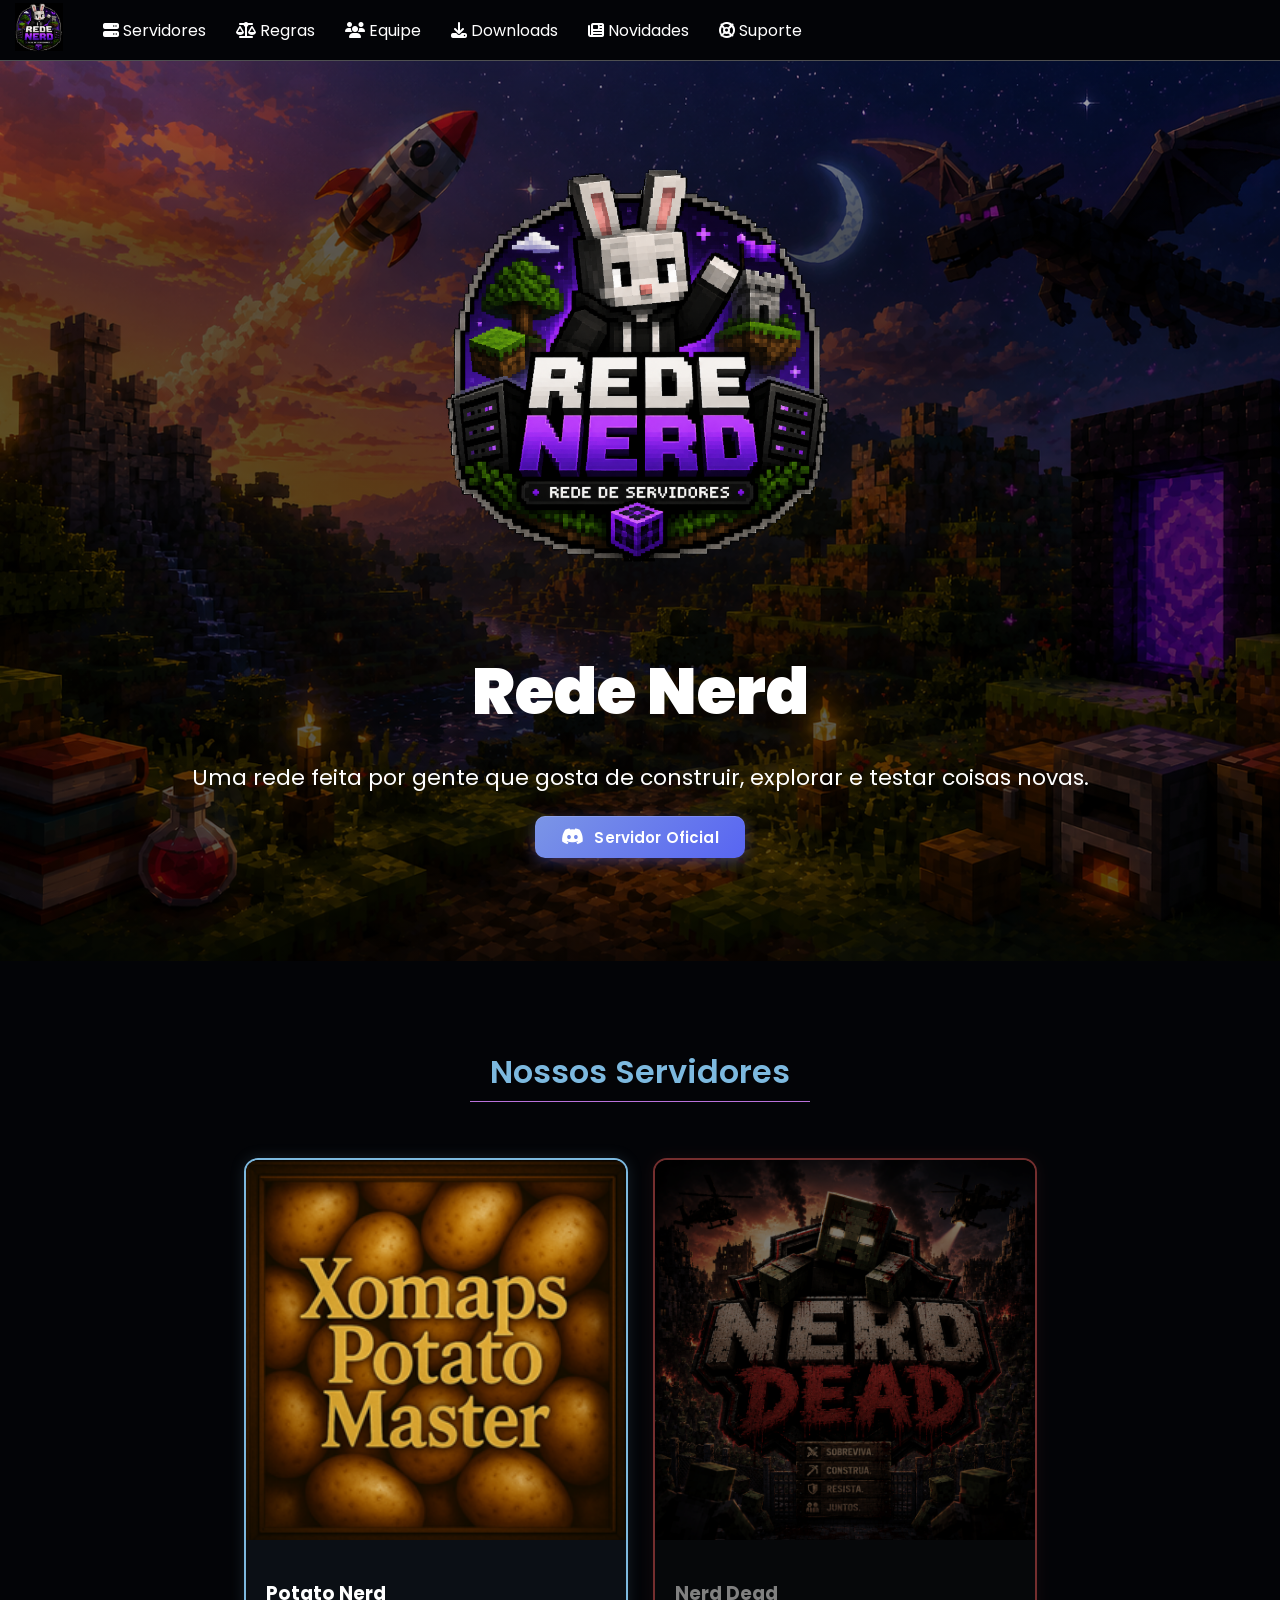
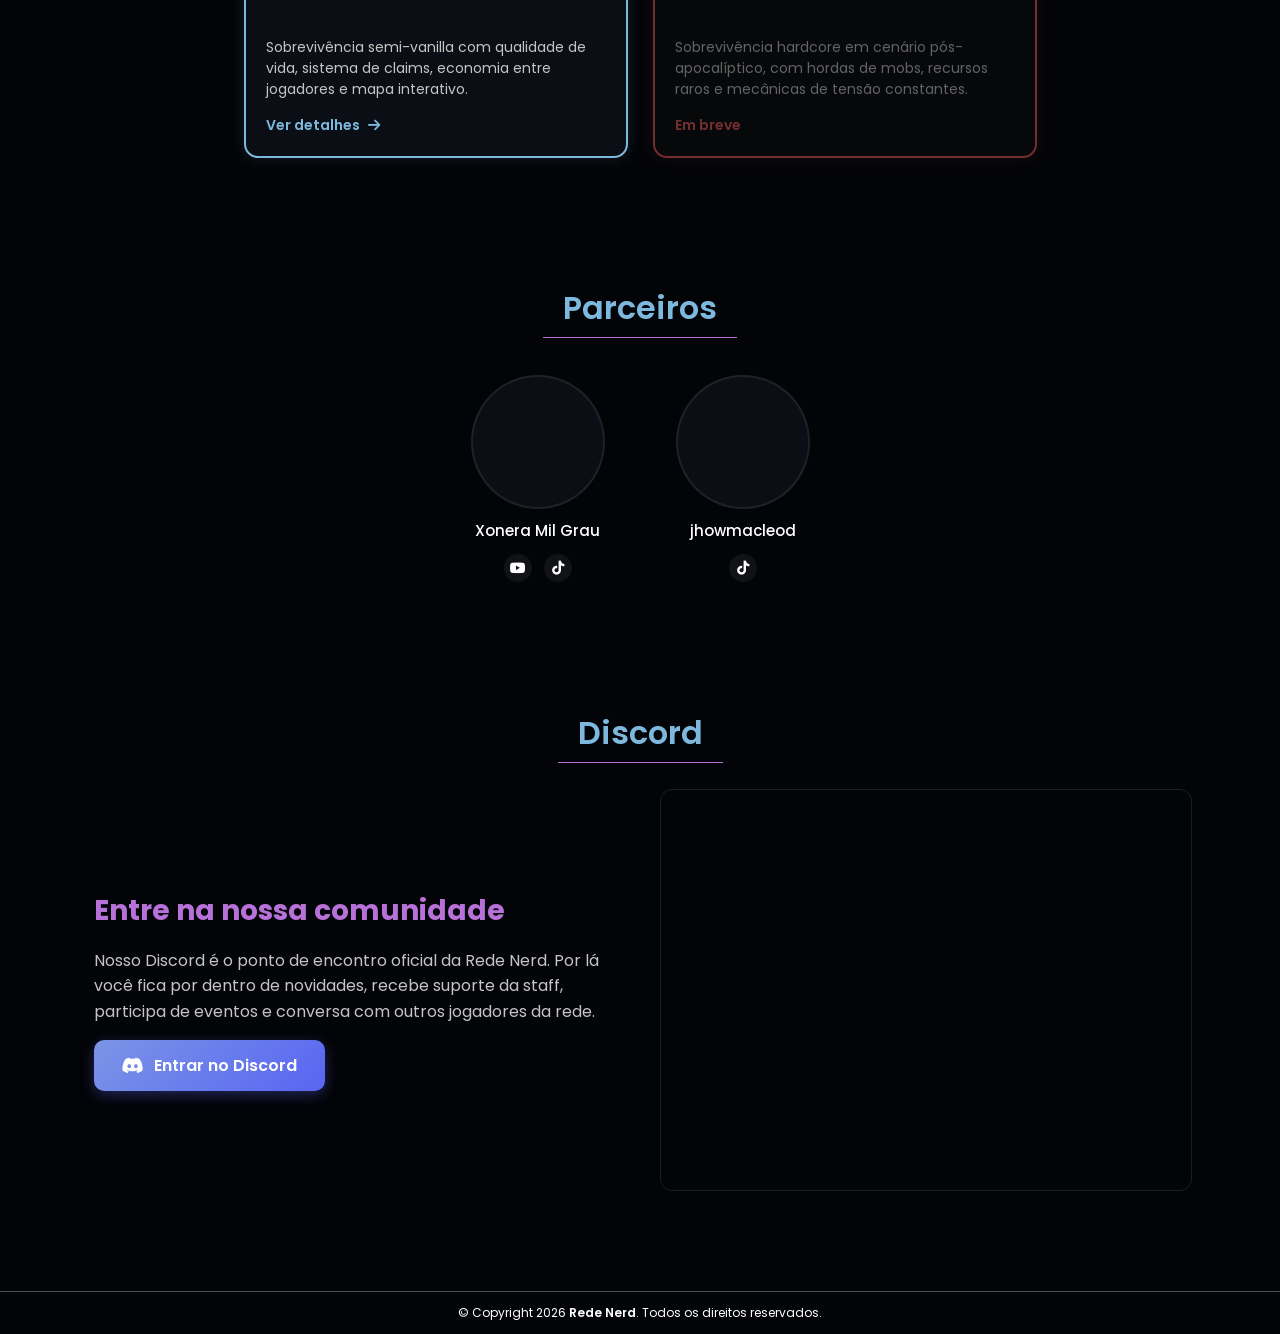
==== commit ca62e20a: "update" ====
--- a/index.html
+++ b/index.html
@@ -40,7 +40,7 @@
                     <p>Uma rede feita por gente que gosta de construir, explorar
                     e testar coisas novas.</p>
                     <div id="big-header-buttons">
-                        <a href="https://https://discord.gg/tMSTHK4AkA"><button class="discord">
+                        <a href="https://discord.gg/tMSTHK4AkA"><button class="discord">
                             <i class="fa-brands fa-discord"></i>
                             Servidor Oficial
                         </button></a>
@@ -59,6 +59,7 @@
 
                 <div class="servers-grid">
                     <!-- Card 1 - NerdSky -->
+                     <!--
                     <a href="servidores/nerdsky.html#server-detail" class="server-card server-card-1">
                         <div class="server-card-banner banner-1">
                             <img src="assets/images/allthemods10.png" alt="ATM 10 TTS">
@@ -72,9 +73,9 @@
                             </span>
                         </div>
                     </a>
-
+                    -->
                     <!-- Card 2 - Xomaps Server -->
-                    <a href="#servers-section" class="server-card server-card-2" style="filter:brightness(0.50)">
+                    <a href="servidores/xomaps-server.html#server-detail" class="server-card server-card-2">
                         <div class="server-card-banner banner-2">
                             <img src="assets/images/xomaps.png" alt="Xomaps Server">
                         </div>
@@ -83,7 +84,7 @@
                             <p>Sobrevivência semi-vanilla com qualidade de vida, sistema de claims,
                                economia entre jogadores e mapa interativo.</p>
                             <span class="server-card-link">
-                                Em breve
+                                Ver detalhes <i class="fa-solid fa-arrow-right"></i>
                             </span>
                         </div>
                     </a>
@@ -120,8 +121,8 @@
                         </div>
                         <p class="parceiro-nome">Xonera Mil Grau</p>
                         <div class="parceiro-social">
-                            <a href="https://www.tiktok.com/@xoneramilgrau" aria-label="YouTube" class="parceiro-social-link yt"><i class="fa-brands fa-youtube"></i></a>
-                            <a href="https://www.youtube.com/@XoneraMilGrau" aria-label="TikTok" class="parceiro-social-link tiktok"><i class="fa-brands fa-tiktok"></i></a>
+                            <a href="https://www.youtube.com/@XoneraMilGrau" aria-label="YouTube" class="parceiro-social-link yt"><i class="fa-brands fa-youtube"></i></a>
+                            <a href="https://www.tiktok.com/@xoneramilgrau" aria-label="TikTok" class="parceiro-social-link tiktok"><i class="fa-brands fa-tiktok"></i></a>
                         </div>
                     </div>
                     <div class="parceiro">
--- a/common/common.css
+++ b/common/common.css
@@ -87,7 +87,7 @@
 }
 
 #img-titulo {
-    width: 500px;
+    width: 400px;
 }
 
 #big-header-text h1 {
--- a/index.css
+++ b/index.css
@@ -117,15 +117,20 @@
 
 /* =========================================
    Grid de servidores (cards na landing)
+   - Flexbox auto-adaptativo: 1, 2, 3 ou mais
+     cards ficam sempre centralizados e bem distribuídos
    ========================================= */
 .servers-grid {
-    display: grid;
-    grid-template-columns: repeat(3, 1fr);
+    display: flex;
+    flex-wrap: wrap;
+    justify-content: center;
+    align-items: stretch;
     gap: 25px;
     width: 100%;
     max-width: 1200px;
     padding: 10px 0;
     align-self: stretch;
+    margin: 0 auto;
 }
 
 .server-card {
@@ -140,6 +145,8 @@
     transition: transform 0.3s ease, box-shadow 0.3s ease, border-color 0.3s ease;
     cursor: pointer;
     position: relative;
+    flex: 1 1 280px;
+    max-width: 380px;
 }
 
 .server-card-1 {
@@ -213,12 +220,14 @@
 }
 
 /* ----- Responsivo ----- */
-@media (max-width: 900px) {
+@media (max-width: 700px) {
     .servers-grid {
-        grid-template-columns: 1fr;
         max-width: 360px;
-        width: 100%;
-        margin: 0 auto;
+    }
+
+    .server-card {
+        flex: 1 1 100%;
+        max-width: 100%;
     }
 
     .server-card-banner {
@@ -236,12 +245,6 @@
 
     .server-card-content p {
         font-size: 13px;
-    }
-}
-
-@media (min-width: 901px) and (max-width: 1200px) {
-    .servers-grid {
-        grid-template-columns: repeat(2, 1fr);
     }
 }
 
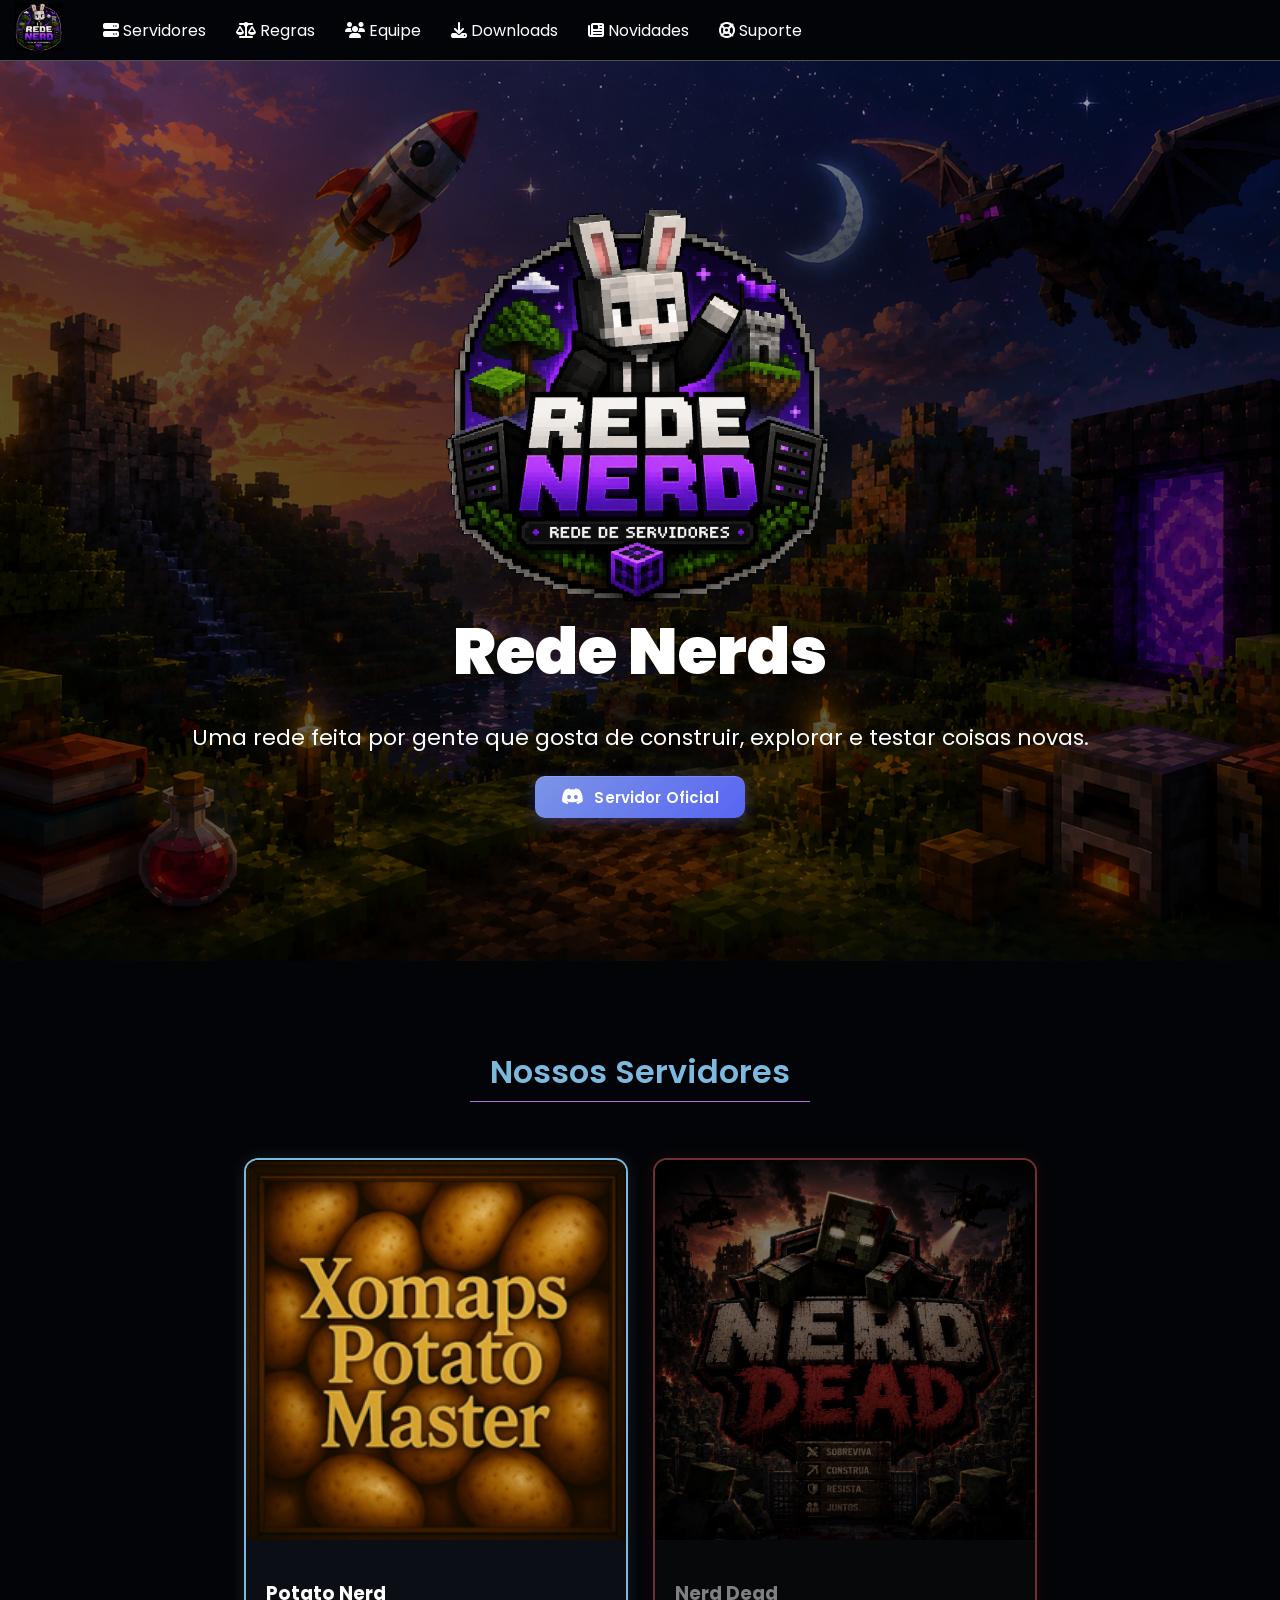
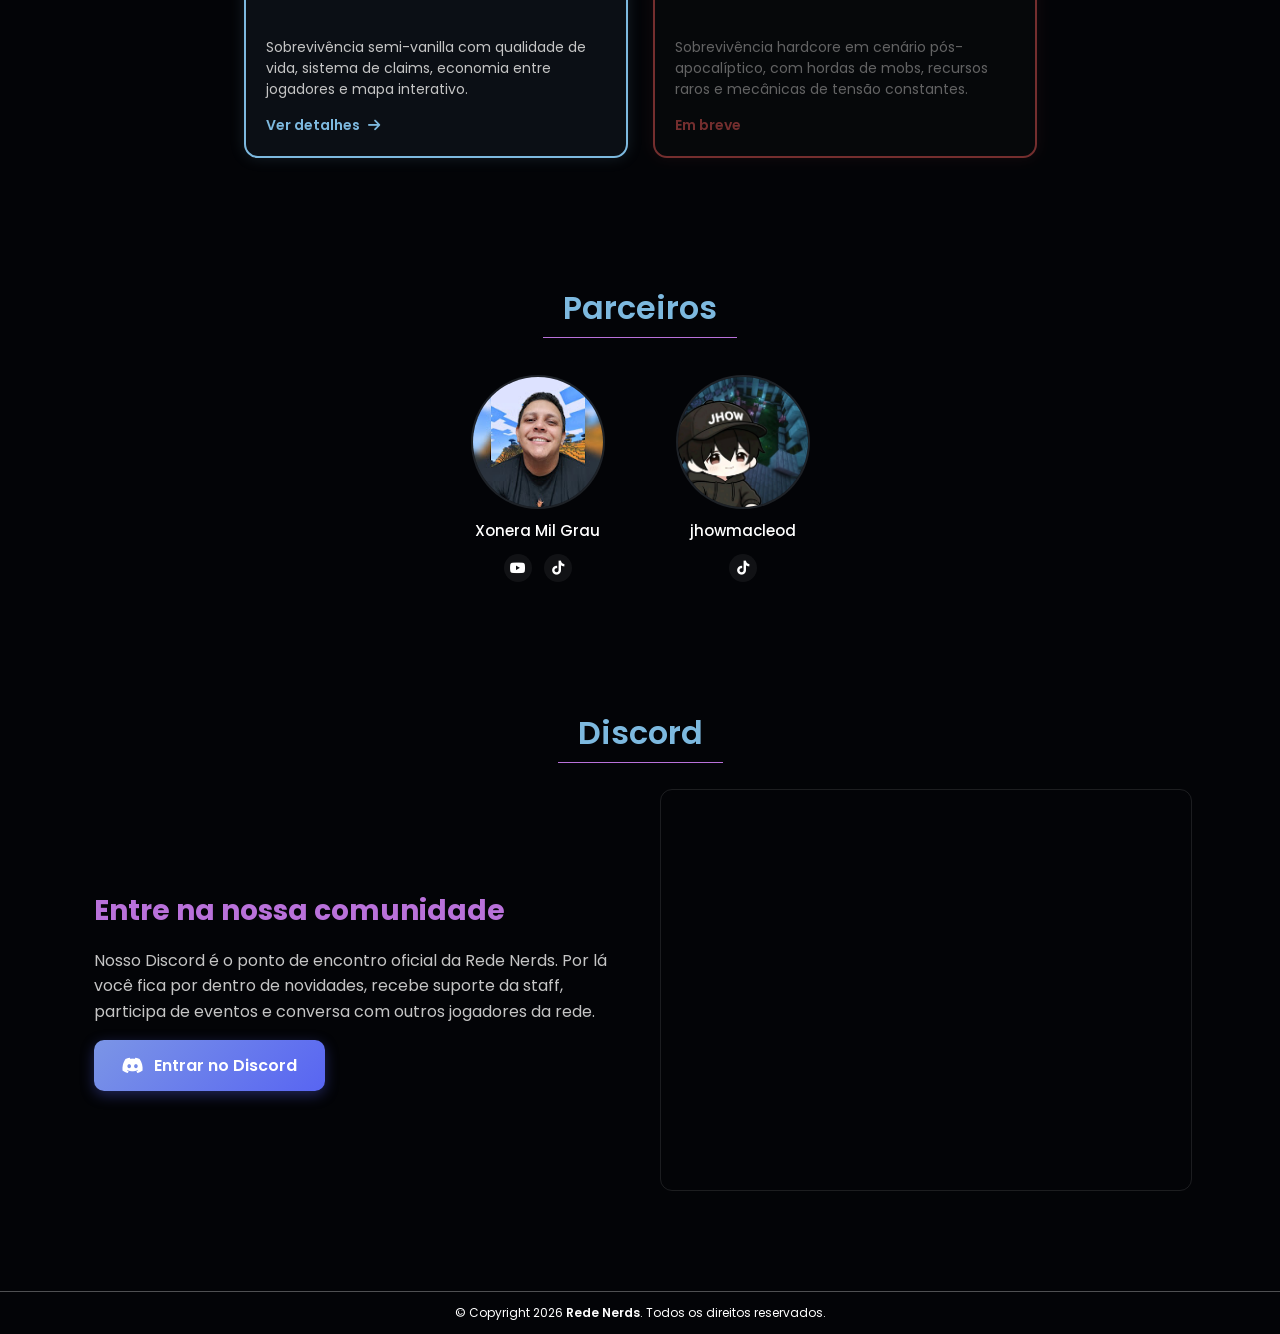
==== commit e30750fb: "website up" ====
--- a/index.html
+++ b/index.html
@@ -3,8 +3,24 @@
 <head>
     <meta charset="UTF-8">
     <meta name="viewport" content="width=device-width, initial-scale=1.0">
-    <title>Rede Nerd — Rede de servidores de Minecraft</title>
-    <meta name="description" content="Rede de servidores de Minecraft da Rede Nerd. ATM 11 TTS, Xomaps e Nerd Dead — modpacks próprios, comunidade no Discord.">
+    <title>Rede Nerds — Rede de servidores de Minecraft</title>
+
+    <meta name="description" content="RedeNerds é uma rede de servidores de Minecraft com modpacks exclusivos. Junte-se à comunidade e explore mundos incríveis com tecnologia, magia e aventura.">
+    <meta name="keywords" content="minecraft, servidor minecraft, modpack, minecraft mods, redenerds, nerdsky, servidor brasileiro, minecraft brasil">
+    <meta name="author" content="RedeNerds">
+    <meta name="robots" content="index, follow">
+
+    <meta property="og:title" content="RedeNerds - Servidor de Minecraft com Mods">
+    <meta property="og:description" content="Junte-se à RedeNerds e explore modpacks exclusivos com tecnologia, magia e aventura.">
+    <meta property="og:image" content="https://redenerds.com.br/assets/images/logo.webp">
+    <meta property="og:url" content="https://redenerds.com.br">
+    <meta property="og:type" content="website">
+    <meta property="og:locale" content="pt_BR">
+
+    <meta name="twitter:card" content="summary_large_image">
+    <meta name="twitter:title" content="RedeNerds - Servidor de Minecraft com Mods">
+    <meta name="twitter:description" content="Junte-se à RedeNerds e explore modpacks exclusivos.">
+    <meta name="twitter:image" content="https://redenerds.com.br/assets/images/logo.webp">
     <link rel="icon" type="image/x-icon" href="assets/images/logo.webp">
     <link rel="stylesheet" href="common/common.css">
     <link rel="stylesheet" href="index.css">
@@ -14,7 +30,7 @@
 </head>
 <body>
     <nav>
-        <a href="index.html"><img id="navbar-img" src="assets/images/logo.webp" alt="Rede Nerd"></a>
+        <a href="index.html"><img id="navbar-img" src="assets/images/logo.webp" alt="Rede Nerds"></a>
         <ul id="navbar">
             <li><a href="#servers-section"><i class="fa-solid fa-server"></i> Servidores</a></li>
             <li><a href="regras/regras.html"><i class="fa-solid fa-scale-balanced"></i> Regras</a></li>
@@ -34,9 +50,9 @@
         <header id="big-header-div">
             <img id="img-fundo" src="assets/images/fundo.png" alt="">
             <div id="big-header-img-content">
-                <img id="img-titulo" src="assets/images/tituloprincipal.png" alt="Rede Nerd">
+                <img id="img-titulo" src="assets/images/tituloprincipal.png" alt="Rede Nerds">
                 <div id="big-header-text">
-                    <h1>Rede Nerd</h1>
+                    <h1>Rede Nerds</h1>
                     <p>Uma rede feita por gente que gosta de construir, explorar
                     e testar coisas novas.</p>
                     <div id="big-header-buttons">
@@ -113,11 +129,9 @@
                 </div>
 
                 <div class="parceiros-grid">
-                    <!-- Parceiro 1 (placeholder) -->
                     <div class="parceiro">
                         <div class="parceiro-avatar">
-                            <!-- Substitua pelo src da imagem do parceiro -->
-                            <img src="https://p16-common-sign.tiktokcdn.com/tos-maliva-avt-0068/e83a75ef25982e58bb6c85199b1e3148~tplv-tiktokx-cropcenter:1080:1080.jpeg?dr=14579&refresh_token=acd3f8bd&x-expires=1785535200&x-signature=M3hAMXcxO1eJiDyjXnYTyYoRFak%3D&t=4d5b0474&ps=13740610&shp=a5d48078&shcp=81f88b70&idc=my" alt="Xonera Mil Grau" onerror="this.style.display='none'">
+                            <img src="assets/images/xonera.png" alt="Xonera Mil Grau" onerror="this.style.display='none'">
                         </div>
                         <p class="parceiro-nome">Xonera Mil Grau</p>
                         <div class="parceiro-social">
@@ -127,12 +141,11 @@
                     </div>
                     <div class="parceiro">
                         <div class="parceiro-avatar">
-                            <!-- Substitua pelo src da imagem do parceiro -->
-                            <img src="https://p16-common-sign.tiktokcdn.com/tos-alisg-avt-0068/ac5f7b38522bf329386b19e2ecf38bac~tplv-tiktokx-cropcenter:1080:1080.jpeg?dr=14579&refresh_token=c4f0a252&x-expires=1785535200&x-signature=2a2EeEc9Ba3SDZLPqDf75HA3YWc%3D&t=4d5b0474&ps=13740610&shp=a5d48078&shcp=81f88b70&idc=my" alt="jhowmacleod" onerror="this.style.display='none'">
+                            <img src="assets/images/jhow.png" alt="jhowmacleod" onerror="this.style.display='none'">
                         </div>
                         <p class="parceiro-nome">jhowmacleod</p>
                         <div class="parceiro-social">
-                            <a href="https://www.youtube.com/@jhowmacleod" aria-label="TikTok" class="parceiro-social-link tiktok"><i class="fa-brands fa-tiktok"></i></a>
+                            <a href="https://www.tiktok.com/@jhowmacleod" aria-label="TikTok" class="parceiro-social-link tiktok"><i class="fa-brands fa-tiktok"></i></a>
                         </div>
                     </div>
                 </div>
@@ -148,7 +161,7 @@
                     <!-- Coluna esquerda: texto + botão -->
                     <div class="discord-text">
                         <h3>Entre na nossa comunidade</h3>
-                        <p>Nosso Discord é o ponto de encontro oficial da Rede Nerd. Por lá você fica por dentro de novidades, recebe suporte da staff, participa de eventos e conversa com outros jogadores da rede.</p>
+                        <p>Nosso Discord é o ponto de encontro oficial da Rede Nerds. Por lá você fica por dentro de novidades, recebe suporte da staff, participa de eventos e conversa com outros jogadores da rede.</p>
                         <a href="https://discord.gg/tMSTHK4AkA" target="_blank" rel="noopener" class="discord-cta">
                             <i class="fa-brands fa-discord"></i> Entrar no Discord
                         </a>
@@ -172,7 +185,7 @@
     </div>
 
     <div id="footer">
-        <p class="footer-text">© Copyright 2026 <span class="bold">Rede Nerd</span>. Todos os direitos reservados.</p>
+        <p class="footer-text">© Copyright 2026 <span class="bold">Rede Nerds</span>. Todos os direitos reservados.</p>
     </div>
     <script src="common/navbar.js"></script>
 </body>
--- a/common/common.css
+++ b/common/common.css
@@ -83,7 +83,8 @@
     align-items: center;
     justify-content: center;
     width: calc(100% - 60px);
-    gap: 80px;
+    gap: 120px;
+    max-width: 1200px;
 }
 
 #img-titulo {
@@ -232,6 +233,7 @@
         flex-direction: column;
         align-items: center;
         justify-content: center;
+        gap: 0px;
     }
     #big-header-text {
         text-align: center;
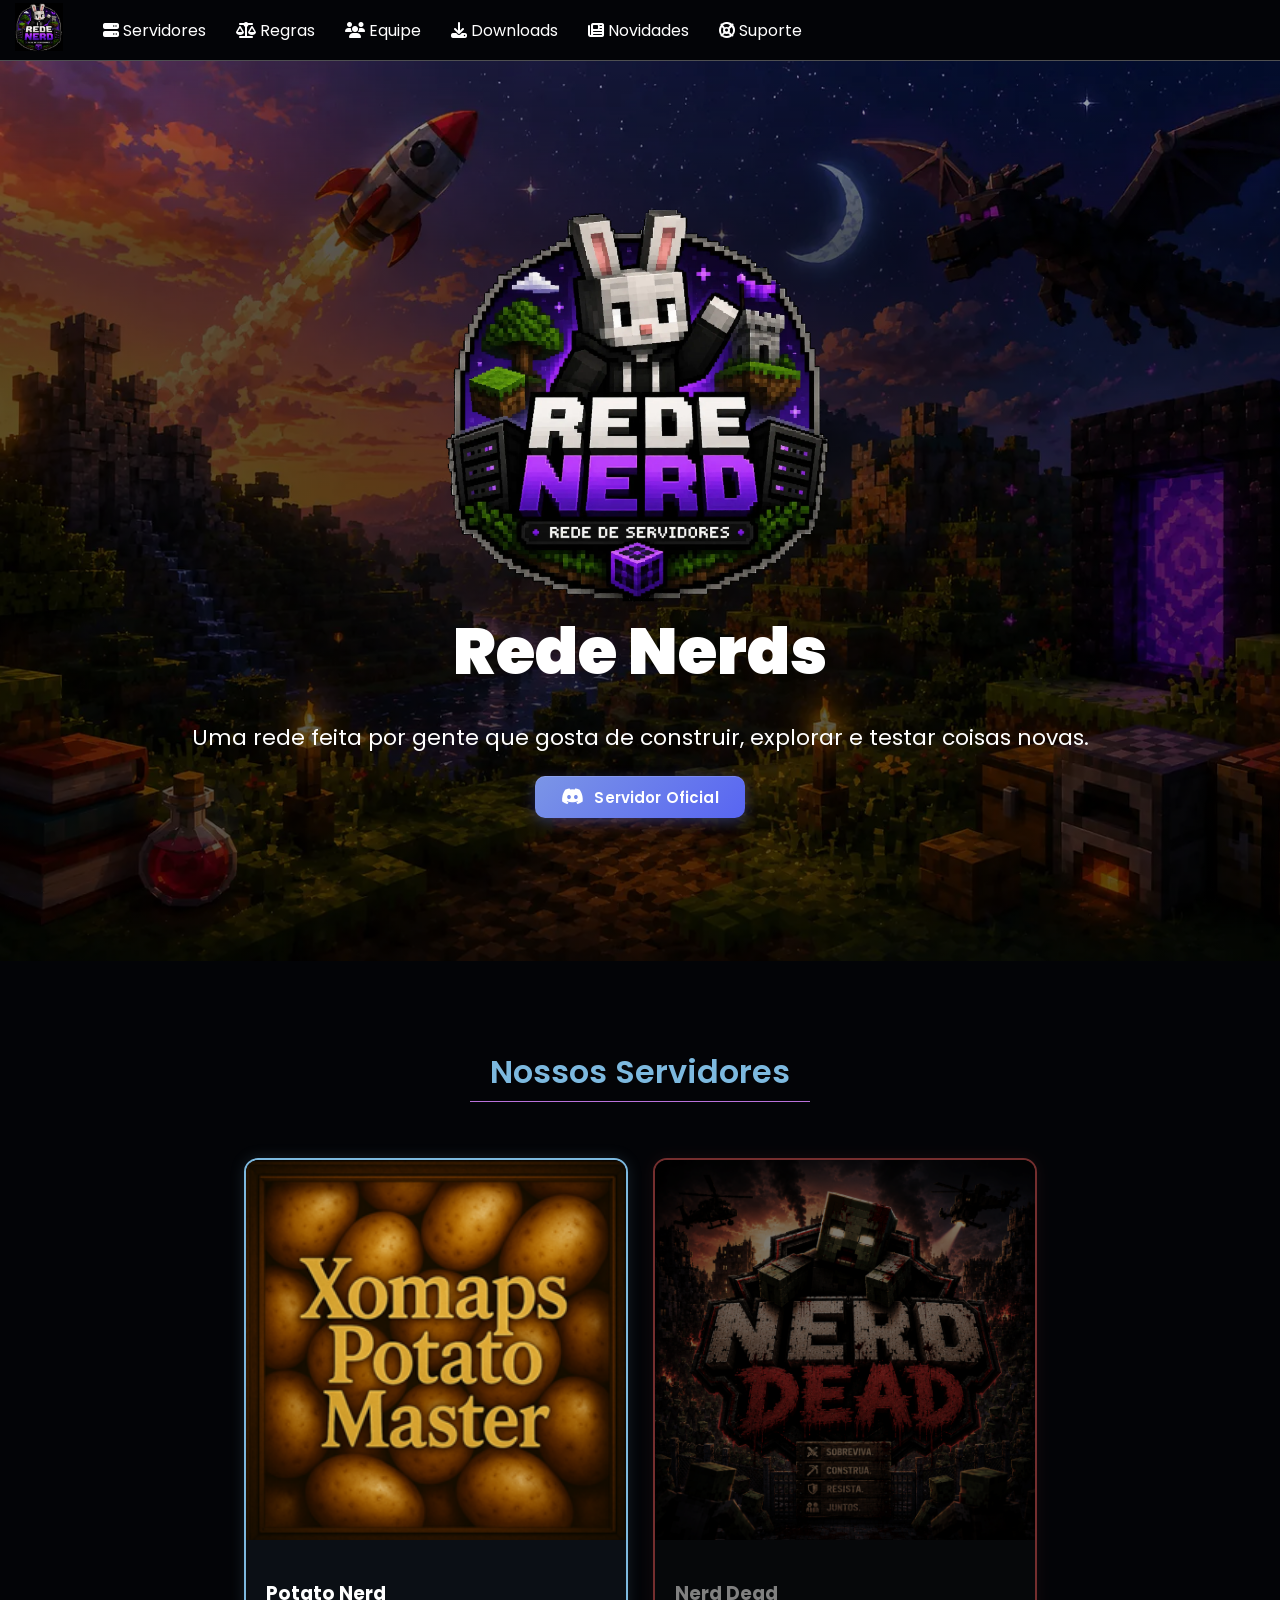
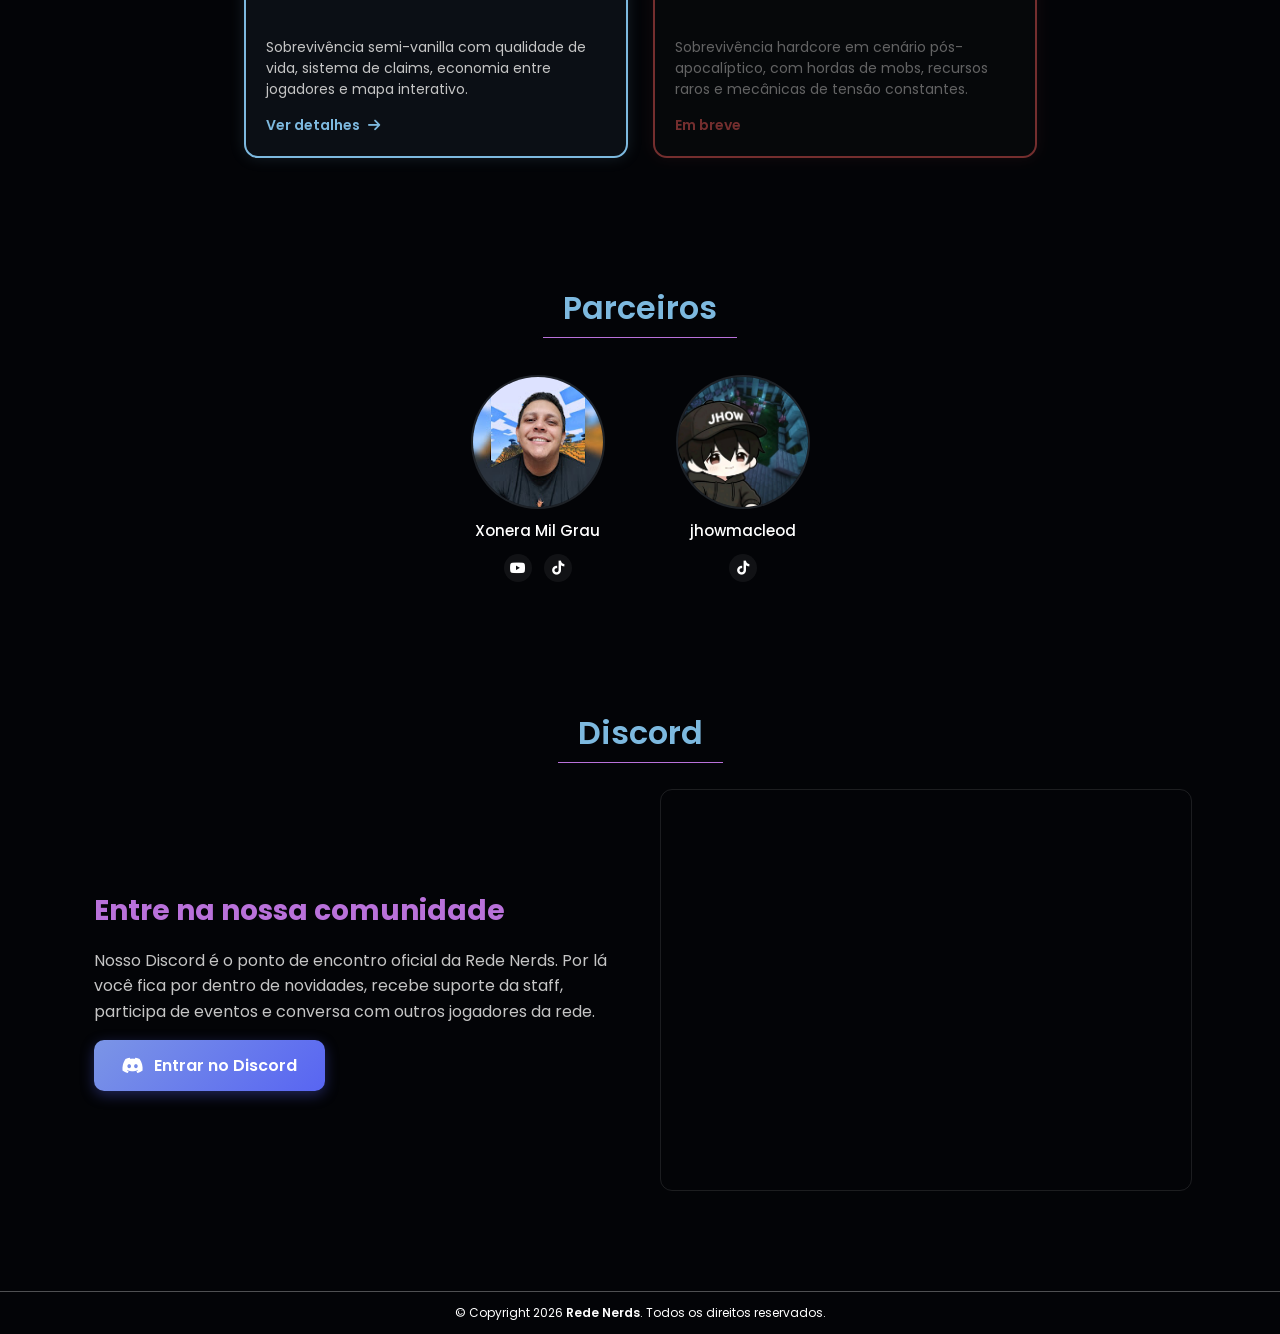
==== commit d1f671dd: "ajuste do caminho das pastas e unificação da aba de noticias" ====
--- a/index.html
+++ b/index.html
@@ -29,28 +29,13 @@
     <link rel="stylesheet" href="https://cdnjs.cloudflare.com/ajax/libs/font-awesome/6.7.2/css/all.min.css">
 </head>
 <body>
-    <nav>
-        <a href="index.html"><img id="navbar-img" src="assets/images/logo.webp" alt="Rede Nerds"></a>
-        <ul id="navbar">
-            <li><a href="#servers-section"><i class="fa-solid fa-server"></i> Servidores</a></li>
-            <li><a href="regras/regras.html"><i class="fa-solid fa-scale-balanced"></i> Regras</a></li>
-            <li><a href="equipe/equipe.html"><i class="fa-solid fa-users"></i> Equipe</a></li>
-            <li><a href="download/download.html"><i class="fa-solid fa-download"></i> Downloads</a></li>
-            <li><a href="novidades/novidades.html"><i class="fa-solid fa-newspaper"></i> Novidades</a></li>
-            <li><a href="informacoes/suporte.html"><i class="fa-solid fa-life-ring"></i> Suporte</a></li>
-        </ul>
-        <button id="navbar-toggle" type="button" aria-label="Abrir menu" aria-expanded="false" aria-controls="navbar">
-            <i class="fa-solid fa-bars" aria-hidden="true"></i>
-        </button>
-    </nav>
-
+    <div id="navbar-container"></div>
     <div id="page-wrapper">
-
         <!-- HERO (reaproveita estilos do common.css) -->
         <header id="big-header-div">
-            <img id="img-fundo" src="assets/images/fundo.png" alt="">
+            <img id="img-fundo" src="/assets/images/fundo.webp" alt="">
             <div id="big-header-img-content">
-                <img id="img-titulo" src="assets/images/tituloprincipal.png" alt="Rede Nerds">
+                <img id="img-titulo" src="/assets/images/logonobg.webp" alt="Rede Nerds">
                 <div id="big-header-text">
                     <h1>Rede Nerds</h1>
                     <p>Uma rede feita por gente que gosta de construir, explorar
@@ -105,7 +90,7 @@
                         </div>
                     </a>
 
-                                        <!-- Card 3 - Nerd Dead -->
+                    <!-- Card 3 - Nerd Dead -->
                     <a href="#servers-section" class="server-card server-card-3" style="filter:brightness(0.50)">
                         <div class="server-card-banner banner-3">
                             <img src="assets/images/nerddead.webp" alt="Nerd Dead">
@@ -187,6 +172,6 @@
     <div id="footer">
         <p class="footer-text">© Copyright 2026 <span class="bold">Rede Nerds</span>. Todos os direitos reservados.</p>
     </div>
-    <script src="common/navbar.js"></script>
+    <script src="/common/navbar.js"></script>
 </body>
 </html>
